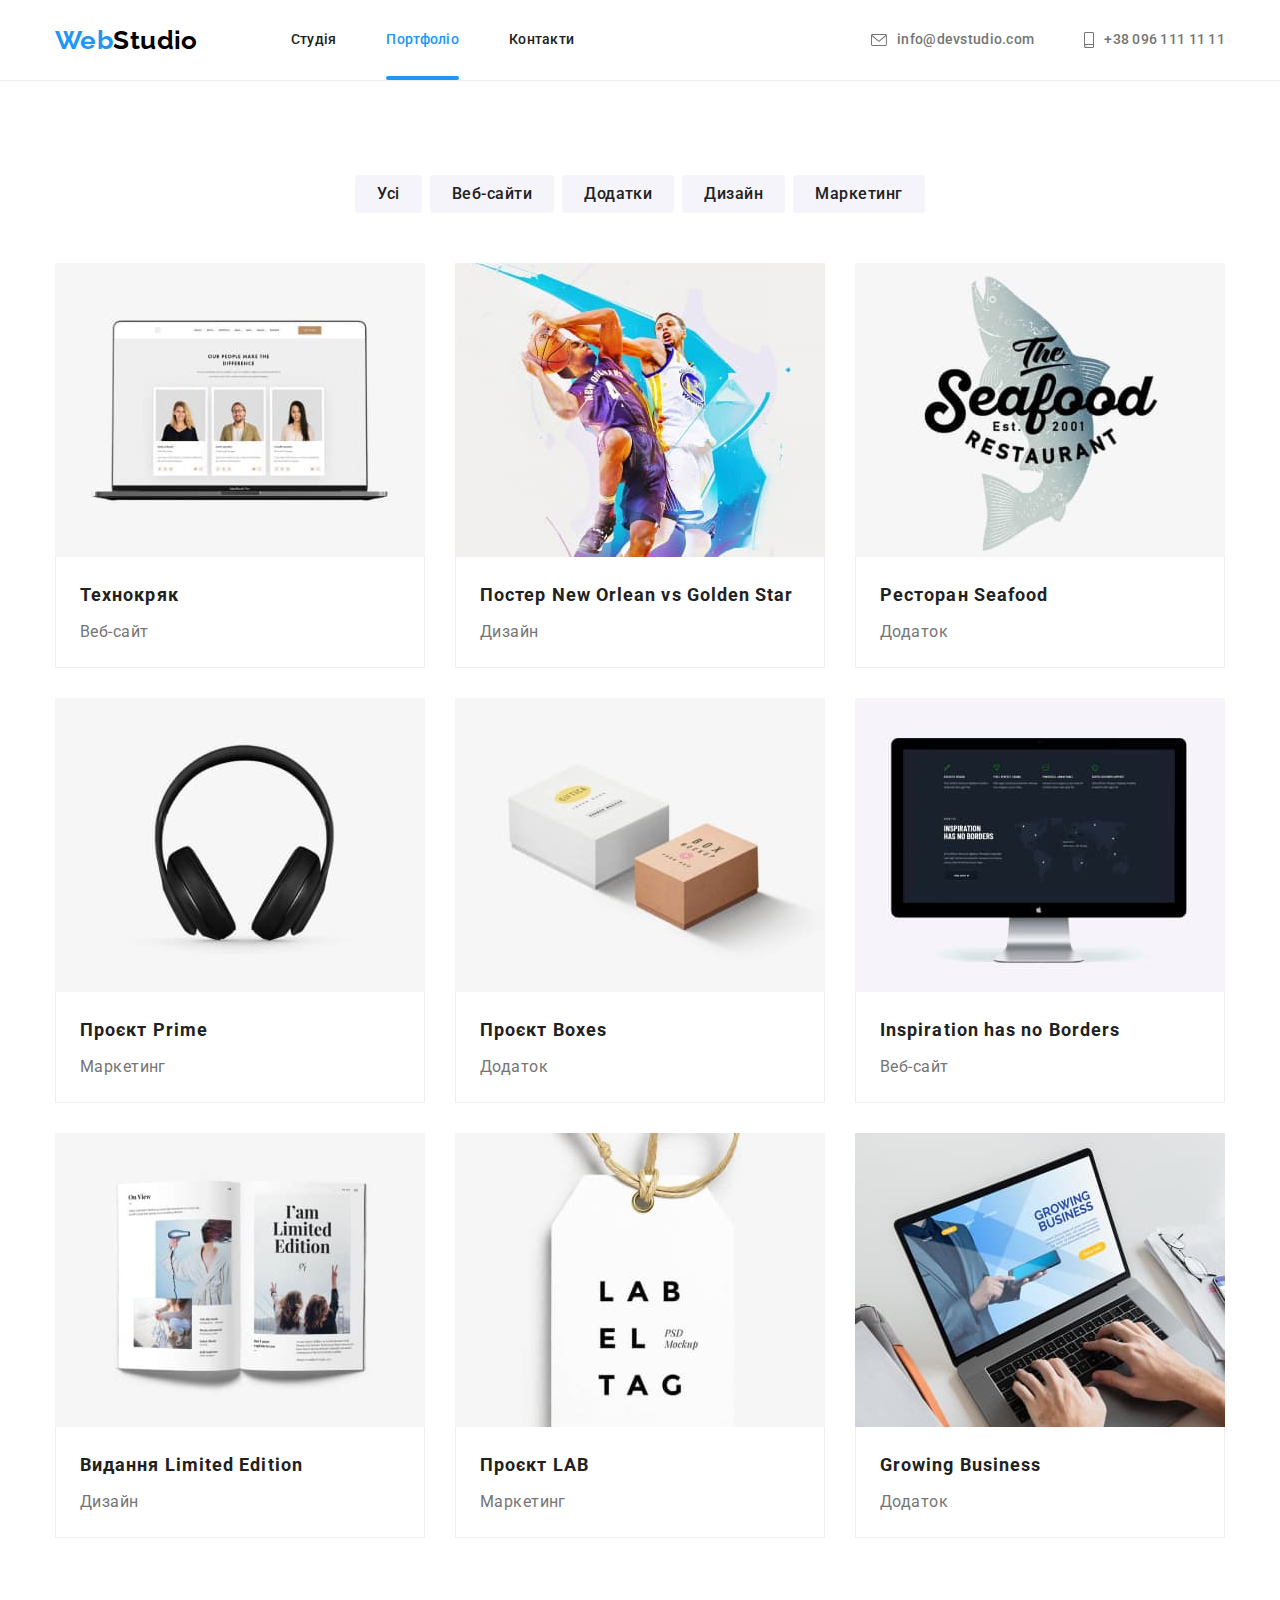
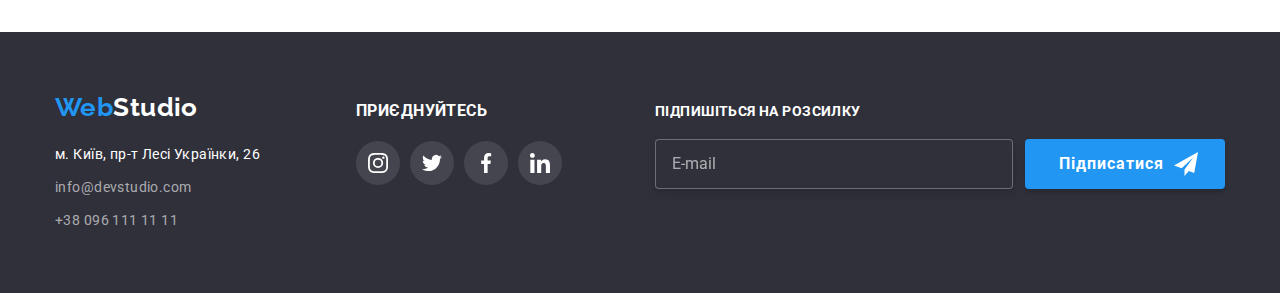
==== portfolio.html @ 3ddaf678 "start" ====
<!DOCTYPE html>
<html lang="uk">
<head>
    <meta charset="UTF-8">
    <meta http-equiv="X-UA-Compatible" content="IE=edge">
    <meta name="viewport" content="width=device-width, initial-scale=1.0">
    <title>Document</title>
    <link rel="preconnect" href="https://fonts.googleapis.com">
    <link rel="preconnect" href="https://fonts.gstatic.com" crossorigin>
    <link href="https://fonts.googleapis.com/css2?family=Raleway:wght@700&family=Roboto:wght@400;500;700;900&display=swap" rel="stylesheet">
    <link rel="stylesheet" href="https://cdnjs.cloudflare.com/ajax/libs/modern-normalize/1.1.0/modern-normalize.min.css">
    <link rel="stylesheet" href="./css/styles.css">
</head>
<body>
    <header class="border-header">
        <div class="container site-auth">
            <nav class="site-auth">
                <a href="./index.html" class="logo"><span class="web">Web</span>Studio</a>
                <ul class="site-naw list">
                    <li class="iten"><a href="./index.html" class="studio">Студія</a></li>
                    <li class="iten"><a href="./portfolio.html" class="portfolio current">Портфоліо</a></li>
                    <li class="iten"><a href="#" class="contact">Контакти</a></li>
                </ul>
            </nav>
            <ul class="auth-naw list">
                <li class="iten">
                    <a href="mailto:info@devstudio.com" class="com">
                    <svg class="icon-naw1" width="16" height="12">
                    <use href="./images/icons.svg/symbol-defs(2).svg#icon-envelope"></use>
                    </svg>info@devstudio.com</a>
                </li>
                <li class="iten">
                    <a href="tel:+380961111111" class="tel">
                    <svg class="icon-naw2" width="10" height="16">
                    <use href="./images/icons.svg/symbol-defs(2).svg#icon-smartphone"></use>
                    </svg>+38 096 111 11 11</a>
                </li>
            </ul>
        </div>
    </header>
    <main>
        <section class="section">
            <div class="container">
                <h1 class="visually-hidden">Проекти</h1>
                <ul class="menu list">
                    <li class="menu-button"><button type="button" class="button">Усі</button></li>
                    <li class="menu-button"><button type="button" class="button">Веб-сайти</button></li>
                    <li class="menu-button"><button type="button" class="button">Додатки</button></li>
                    <li class="menu-button"><button type="button" class="button">Дизайн</button></li>
                    <li class="menu-button"><button type="button" class="button">Маркетинг</button></li>
                </ul>
                <ul class="flex-container list">
                    <li class="flex-carta">
                        <a class="carta-link" href="">
                            <div class="overlay">
                                <img src="./images/img7.jpg" alt="Екран веб-сайта" width="370" height="294">
                                <p class="overlay-text">Ресурс пропонує комплексні пропозиції з різним рівнем функціоналу та сервісів.
                                 Все це дозволить відвідувачу отримати вичерпні відомості про компанію чи приватну особу.
                                </p>
                            </div>
                            <div class="carta">
                                <h3 class="text-title">Технокряк</h3>
                                <p class="paragraph">Веб-сайт</p>
                            </div>
                        </a>
                    </li>
                    <li class="flex-carta">
                        <a class="carta-link" href="">
                            <div class="overlay">
                                <img src="./images/img8.jpg" alt="Гра в баскетбол" width="370" height="294">
                                <p class="overlay-text">Ресурс пропонує комплексні пропозиції з різним рівнем функціоналу та сервісів.
                                 Все це дозволить відвідувачу отримати вичерпні відомості про компанію чи приватну особу.
                                </p>
                            </div>
                            <div class="carta">
                                <h3 class="text-title">Постер New Orlean vs Golden Star</h3>
                                <p class="paragraph">Дизайн</p>
                            </div>
                        </a>                        
                    </li>
                    <li class="flex-carta">
                        <a class="carta-link" href="">
                            <div class="overlay">
                                <img src="./images/img9.jpg" alt="Заставка додатку" width="370" height="294">
                                <p class="overlay-text">Ресурс пропонує комплексні пропозиції з різним рівнем функціоналу та сервісів.
                                 Все це дозволить відвідувачу отримати вичерпні відомості про компанію чи приватну особу.
                                </p>
                            </div>
                            <div class="carta">
                                <h3 class="text-title">Ресторан Seafood</h3>
                                <p class="paragraph">Додаток</p>
                            </div>
                        </a>
                    </li>
                    <li class="flex-carta">
                        <a class="carta-link" href="">
                            <div class="overlay">
                                <img src="./images/img10.jpg" alt="Зображення наушників" width="370" height="294">
                                <p class="overlay-text">Ресурс пропонує комплексні пропозиції з різним рівнем функціоналу та сервісів.
                                 Все це дозволить відвідувачу отримати вичерпні відомості про компанію чи приватну особу.
                                </p>
                            </div>
                            <div class="carta">
                                <h3 class="text-title">Проєкт Prime</h3>
                                <p class="paragraph">Маркетинг</p>
                            </div>
                        </a>
                    </li>
                    <li class="flex-carta">
                        <a class="carta-link" href="">
                            <div class="overlay">
                                <img src="./images/img11.jpg" alt="Зображення боксів" width="370" height="294">
                                <p class="overlay-text">Ресурс пропонує комплексні пропозиції з різним рівнем функціоналу та сервісів.
                                 Все це дозволить відвідувачу отримати вичерпні відомості про компанію чи приватну особу.
                                </p>
                            </div>
                            <div class="carta">
                                <h3 class="text-title">Проєкт Boxes</h3>
                                <p class="paragraph">Додаток</p>
                            </div>
                        </a>
                    </li>
                    <li class="flex-carta">
                        <a class="carta-link" href="">
                            <div class="overlay">
                                <img src="./images/img12.jpg" alt="Монітор з відкритим веб-сайтом" width="370" height="294">
                                <p class="overlay-text">Ресурс пропонує комплексні пропозиції з різним рівнем функціоналу та сервісів.
                                 Все це дозволить відвідувачу отримати вичерпні відомості про компанію чи приватну особу.
                                </p>
                            </div>
                            <div class="carta">
                                <h3 class="text-title">Inspiration has no Borders</h3>
                                <p class="paragraph">Веб-сайт</p>
                            </div>
                        </a>
                    </li>
                    <li class="flex-carta">
                        <a class="carta-link" href="">
                            <div class="overlay">
                                <img src="./images/img13.jpg" alt="Дизайн брошури" width="370" height="294">
                                <p class="overlay-text">Ресурс пропонує комплексні пропозиції з різним рівнем функціоналу та сервісів.
                                 Все це дозволить відвідувачу отримати вичерпні відомості про компанію чи приватну особу.
                                </p>
                            </div>
                            <div class="carta">
                                <h3 class="text-title">Видання Limited Edition</h3>
                                <p class="paragraph">Дизайн</p>
                            </div>
                        </a>
                    </li>
                    <li class="flex-carta">
                        <a class="carta-link" href="">
                            <div class="overlay">
                                <img src="./images/img14.jpg" alt="Зображення лого" width="370" height="294">
                                <p class="overlay-text">Ресурс пропонує комплексні пропозиції з різним рівнем функціоналу та сервісів.
                                 Все це дозволить відвідувачу отримати вичерпні відомості про компанію чи приватну особу.
                                </p>
                            </div>
                            <div class="carta">
                                <h3 class="text-title">Проєкт LAB</h3>
                                <p class="paragraph">Маркетинг</p>
                            </div>
                        </a>
                    </li>
                    <li class="flex-carta">
                        <a class="carta-link" href="">
                            <div class="overlay">
                                <img src="./images/img15.jpg" alt="Зображення додатку в ноутбукі" width="370" height="294">
                                <p class="overlay-text">Ресурс пропонує комплексні пропозиції з різним рівнем функціоналу та сервісів.
                                 Все це дозволить відвідувачу отримати вичерпні відомості про компанію чи приватну особу.
                                </p>
                            </div>
                            <div class="carta">
                                <h3 class="text-title">Growing Business</h3>
                                <p class="paragraph">Додаток</p>
                            </div>
                        </a>
                    </li>
                </ul>
            </div>
        </section>
    </main>
     <!--Футер-->
    <footer class="footer">
        <div class="container logo-social">
            <div class="blok-footer">
                <a href="./index.html" class="logo-studio"><span class="web">Web</span>Studio</a>
                <address class="addres-footer">
                    <ul class="footer-addres list">
                        <li class="list-footer"><a href="https://goo.gl/maps/CPtrU1FHBa2aNyZL9" target="_blank" rel="noopener noreferrer nofollow" class="address">м. Київ, пр-т Лесі Українки, 26</a></li>
                        <li class="list-footer"><a href="mailto:info@devstudio.com" class="info">info@devstudio.com</a></li>
                        <li class="list-footer"><a href="tel:+380961111111" class="telefon">+38 096 111 11 11</a></li>
                    </ul>
                </address>
            </div>
            <div class="blok-footer">
                <h3 class="footer-text">приєднуйтесь</h3>
                <ul class="icon-footer list">
                    <li class="social-blok">
                        <a href="" class="icon-fon">
                            <svg class="centr-icon" width="20" height="20">
                                <use href="./images/icons.svg/symbol-defs(2).svg#icon-instagram"></use>
                            </svg>
                        </a>
                    </li>
                    <li class="social-blok">
                        <a href="" class="icon-fon">
                            <svg class="centr-icon" width="20" height="20">
                                <use href="./images/icons.svg/symbol-defs(2).svg#icon-twitter"></use>
                            </svg>
                        </a>
                    </li>
                    <li class="social-blok">
                        <a href="" class="icon-fon">
                            <svg class="centr-icon" width="20" height="20">
                                <use href="./images/icons.svg/symbol-defs(2).svg#icon-facebook"></use>
                            </svg>
                        </a>
                    </li>
                    <li class="social-blok">
                        <a href="" class="icon-fon">
                            <svg class="centr-icon" width="20" height="20">
                                <use href="./images/icons.svg/symbol-defs(2).svg#icon-linkedin"></use>
                            </svg>
                        </a>
                    </li>
                </ul>
            </div>
            <form name="footer-form" class="blok-form">
                <p class="footer-text">Підпишіться на розсилку</p>
                <div class="telegram-list">
                    <label class="mail-input">
                        <input type="email" name="mail" class="form-input" placeholder="E-mail">
                    </label>
                    <button type="button" class="footer-button">Підписатися
                        <svg class="button-icon" width="24" height="24">
                            <use href="./images/icons.svg/symbol-defs(3).svg#icon-icon-send"></use>
                        </svg>
                    </button>
                </div>
            </form>
        </div>
    </footer>
</body>
</html>
---- css/styles.css ----
:root {
    --primary-text-color: #000000;
    --title-text-color: #212121;
    --accent-color: #2196F3;
    --list-text-color: #757575;
    --primary-bg-color: #FFFFFF;
    --text-color: #FFFFFF;
    --second-bg-color: #F5F4FA;
    --hero-bg-color: #2F303A;
    --button-bg-color: #188CE8;
    --mail-tel-color:  rgba(255, 255, 255, 0.6);
    --border-header-color: #ECECEC;
    --border-carta-color: #EEEEEE;
    --icona-client-color: #AFB1B8;
}

body {
    background: var(--primary-bg-color);

    font-family: Roboto, sans-serif;
    font-size: 14px;
    letter-spacing: 0.03em;
}
img {
    display: block;
    width: 100%;
    height: auto;
}
.list {
    padding: 0;
    margin: 0;
    list-style: none;
}
.container {
    width: 1200px;
    padding-left: 15px;
    padding-right: 15px;
    margin: 0 auto;
}

/* хедер */

.border-header {
    border-bottom: 1px solid var(--border-header-color);
}
.site-auth {
    display: flex;
    align-items: center;
}

.logo {
    margin-right: 93px;

    color: var( --primary-text-colo);

    font-family: Raleway, sans-serif;
    font-weight: 700;
    font-size: 26px;
    line-height: 1.19;
    text-decoration: none;
}
.web {
    color: var(--accent-color);

    font-family: Raleway, sans-serif;
    font-size: 26px;
    line-height: 1.19;
}
/* site-naw */
.site-naw {
    display: flex;
} 
/* останній дитині - зняти */
.site-naw .iten + .iten {
    margin-left: 50px;
}
.site-naw .studio,
.site-naw .portfolio,
.site-naw .contact {
    position: relative;
    display: block;
    padding-top: 32px;
    padding-bottom: 32px;

    color: var(--title-text-color);

    font-weight: 500;
    line-height: 1.14;
    letter-spacing: 0.02em;
    text-decoration: none;
    
    transition-property: color;
    transition-duration: 250ms;
    transition-timing-function: cubic-bezier(0.4, 0, 0.2, 1);
}

.studio:hover,
.studio:focus,
.portfolio:hover,
.portfolio:focus,
.contact:hover,
.contact:focus {
    color: var( --accent-color);

}
.studio.current {
    color: var( --accent-color);
}
.studio.current::after, 
.portfolio.current::after,
.contact.current::after {
    display: block;
    content: '';
    position: absolute;
    width: 100%;
    height: 4px;
    left: 0;
    bottom: 0;
    
    background-color: var(--accent-color);
    border-radius: 2px;
}



/* contakt */

.auth-naw {
    display: flex;
    margin-left: auto;
}

.auth-naw .iten + .iten{
    margin-left: 50px;
}
.tel,
.com {
    display: inline-flex;
    align-items: center;
    padding-top: 32px;
    padding-bottom: 32px;

    color: var(--list-text-color);

    font-weight: 500;
    line-height: 1.14;
    letter-spacing: 0.02em;
    text-decoration: none;

    transition-property: color;
    transition-duration: 250ms;
    transition-timing-function: cubic-bezier(0.4, 0, 0.2, 1);
}
.tel:hover,
.com:hover,
.tel:focus,
.com:focus,
.icon-naw1:hover,
.icon-naw2:hover,
.icon-naw1:focus,
.icon-naw2:focus {
    color: var( --accent-color);

}
.icon-naw1,
.icon-naw2 {
    margin-right: 10px;
    align-items: center;
    fill: var(--list-text-color);
    fill: currentColor;
}


/* Шапка- */

.hero{
    padding-top: 200px;
    padding-bottom: 200px;
    background-color: var(--hero-bg-color);

    text-align: center;
}

.overlya {
    height: 600px;
    max-width: 1600px;
    margin-left: auto;
    margin-right: auto;
    background-image: linear-gradient(to right,
    rgba(47, 48, 58, 0.4),
    rgba(47, 48, 58, 0.4)), 
    url('../images/img_fon.jpg');
    background-repeat: no-repeat;
    background-position: center;
    background-size: cover;
}
.hero-title {
    width: 696px;
    margin-top: 0;
    margin-bottom: 30px;
    margin-left: auto;
    margin-right: auto;

    color: var(--text-color);

    font-weight: 900;
    font-size: 44px;
    line-height: 1.36;
    letter-spacing: 0.06em;
    text-transform: uppercase;
}

.button-title {
    border: none;
    border-radius: 4px;
    text-align: center;
    padding: 10px 32px;
    box-shadow: 0px 4px 4px rgba(0, 0, 0, 0.15);

    color: var(--text-color);
    background-color: var(--accent-color);

    font-weight: 700;
    font-size: 16px;
    line-height: 1.88;
    letter-spacing: 0.06em;
    cursor: pointer;

    transition-property: background-color;
    transition-duration: 250ms;
    transition-timing-function: cubic-bezier(0.4, 0, 0.2, 1);

}
.button-title:hover,
.button-title:focus {
    background-color: var(--button-bg-color);
}

/* Особливості */

/* Скритий заголовок */
.visually-hidden {
    position: absolute;
    white-space: nowrap;
    width: 1px;
    height: 1px;
    overflow: hidden;
    border: 0;
    padding: 0;
    clip: rect(0 0 0 0);
    clip-path: inset(50%);
    margin: -1px;
  }

.section {
    padding-top: 94px;
    padding-bottom: 94px;
  }
.benefit {
    display: flex;
  
  }

.benefit .advantage {
    width: 270px;
  }

.benefit .advantage +.advantage {
    margin-left: 30px;
  }

.advantage-icon {
    display: flex;
    align-items: center;
    height: 120px;
    margin-bottom: 30px;

    background-color: var(--second-bg-color);
}

.list .titles {
    margin-top: 0;
    margin-bottom: 10;

    color: var(--title-text-color);

    font-weight: 700;
    line-height: 1.14;
    text-transform: uppercase;
}

.list-text {
    margin-top: 0;
    margin-bottom: 0;

    color: var(--list-text-color);

    line-height: 1.71;
}
/* Чим займаємось */

.work {
    padding-bottom: 94px;
}
.work-flex {
    display: flex;
}

.work-flex .position + .position {
    margin-left: 30px;
}
.work-title {
    margin-top: 0;
    margin-bottom: 50px;
    text-align: center;

    color: var(--title-text-color);

    font-weight: 700;
    font-size: 36px;
    line-height: 1.17;
}
.position {
    position: relative;
} 
.over::before {
    display: inline-block;
    position: absolute;
    content: '';
    width: 100%;
    height: 70px;
    bottom: 0;
    background-color: rgba(47, 48, 58, 0.8);
} 
 .over-title {
    position: absolute;
    bottom: 27px; 
    width: 100%;

    color: var(--text-color);
    font-weight: 700;
    line-height: 1.15;
    text-align: center;
    margin: 0;
    text-transform: uppercase
} 

/* Наша команда */


.team {
    background: var(--second-bg-color);
}
.team-carta {
    display: flex;
}
.team-carta .carta-team + .carta-team {
    margin-left: 30px;
}
.carta-team {
    background: var(--primary-bg-color);

    box-shadow: 0px 1px 3px rgba(0, 0, 0, 0.12),
    0px 1px 1px rgba(0, 0, 0, 0.14),
    0px 2px 1px rgba(0, 0, 0, 0.2);

    border-radius: 0px 0px 4px 4px;
}
.team-title {
    margin-top: 0;
    margin-bottom: 50px;
    text-align: center;

    color: var(--title-text-color);

    font-weight: 700;
    font-size: 36px;
    line-height: 1.17;
}
.name {
    margin-top: 0;
    margin-bottom: 0;

    color: var(--title-text-color);

    font-weight: 500;
    font-size: 16px;
    line-height: 1.19;
    text-align: center;
}
.profession {
    margin-top: 10px;
    margin-bottom: 0;

    color: var(--list-text-color);

    font-size: 16px;
    line-height: 1.19;
    text-align: center;
}
.carta-blok {
    padding-top: 30px;
    padding-bottom: 30px;
}
.icon-blok {
    display: flex;
    justify-content: center;
    margin-top: 16px;
}
.icon-blok .blok-social + .blok-social  {
    margin-left: 10px;
}

.fon-icon {
    display: flex;
    align-items: center;
    justify-content: center;
    width: 44px;
    height: 44px;
    border-radius: 50%;
    color: var(--icona-client-color);

    transition-property: color;
    transition-duration: 250ms;
    transition-timing-function: cubic-bezier(0.4, 0, 0.2, 1);
    
}
.fon-icon:hover,
.fon-icon:focus {
    background-color: var(--accent-color);
    color: var(--text-color);
}
.centr {
    fill: currentColor;
}

/* Постійні клієнти */

.client-title {
    margin-top: 0;
    margin-bottom: 50px;
    text-align: center;

    color: var(--title-text-color);

    font-weight: 700;
    font-size: 36px;
    line-height: 1.17;
}

.logo-client {
    display: flex;
}

.logo-client .client-border +.client-border {
    margin-left: 30px;
}

.logo-container {
    display: flex;
    justify-content: center;
    align-items: center;
    width: 170px;
    height: 92px;

    color: var(--icona-client-color);
    border: 1px solid var(--icona-client-color);
    border-radius: 4px;

    transition-property: color, border;
    transition-duration: 250ms;
    transition-timing-function: cubic-bezier(0.4, 0, 0.2, 1);

}

.client-icon {
    fill: currentColor;  
}

.logo-container:hover,
.logo-container:focus {
    color: var(--accent-color);
    border: 1px solid var(--accent-color);
}


 /* футер */
.footer {
    padding-top: 60px;
    padding-bottom: 60px;
    background: var(--hero-bg-color);
}
.logo-social {
    display: flex;
    align-items: baseline;
}

.logo-social .blok-footer + .blok-footer {
    margin-left: 70px;
}
.logo-studio {
    width: 145px;
    
    color: var(--text-color);

    font-family: Raleway, sans-serif;
    font-style: normal;
    font-weight: 700;
    font-size: 26px;
    line-height: 1.19px;
    text-decoration: none;
}

.addres-footer{
    margin-top: 20px;
    width: 231px;
}

.footer-addres .list-footer + .list-footer {
    margin-top: 9px;
}

.address{
    color: var(--text-color);

    font-style: normal;
    line-height: 1.71;
    text-decoration: none;
}
.info,
.telefon {
    color: var(--mail-tel-color);

    font-style: normal;
    line-height: 1.71;
    text-decoration: none;

    transition-property: color;
    transition-duration: 250ms;
    transition-timing-function: cubic-bezier(0.4, 0, 0.2, 1);
}
.info:hover,
.telefon:hover,
.info:focus,
.telefon:focus{
    color: var(--accent-color);
}

.footer-text {
    margin-top: 0;
    margin-bottom: 20px;

    color: var(--text-color);
    font-weight: 700;
    line-height: 1.15;
    text-transform: uppercase;
}
.icon-footer {
    display: flex;
}
.icon-footer .social-blok + .social-blok {
    margin-left: 10px;
}
.icon-fon {
    display: flex;
    align-items: center;
    justify-content: center;
    width: 44px;
    height: 44px;
    border-radius: 50%;

    background-color: rgba(255, 255, 255, 0.1);
    color: var(--text-color);

    transition-property: background-color;
    transition-duration: 250ms;
    transition-timing-function: cubic-bezier(0.4, 0, 0.2, 1);
}
.icon-fon:hover,
.icon-fon:focus {
    background-color: var(--accent-color);
}

.centr-icon {
    fill: currentColor;
}
.blok-form {
    margin-left: 93px;
    display: inline-block;
    

}
.telegram-list {
    display: flex;

}

.mail-input {
    width: 358px;
    height: 50px;

}

.form-input {
    width: 100%;
    height: 100%;
    padding: 15px 16px;

    border: 1px solid rgba(255, 255, 255, 0.3);
    filter: drop-shadow(0px 4px 4px rgba(0, 0, 0, 0.15));
    border-radius: 4px;
    background-color: var(--hero-bg-color);

}

.form-input::placeholder {
    font-size: 16px;
    line-height: 1.25;
    color: var(--mail-tel-color);
}

 .footer-button {
    width: 200px;
    border: none;
    box-shadow: 0px 4px 4px rgba(0, 0, 0, 0.15);
    border-radius: 4px;
    margin-left: 12px;

    font-weight: 700;
    font-size: 16px;
    line-height: 1.88;
    letter-spacing: 0.06em;
        
    display: flex;
    align-items: center;
    text-align: center;
    text-indent: 28px;
    cursor: pointer;
    
    background: var(--accent-color);
    color: var(--text-color);

    transition-property: background-color;
    transition-duration: 250ms;
    transition-timing-function: cubic-bezier(0.4, 0, 0.2, 1);
 }

 .footer-button:hover,
 .footer-button:focus {
    background-color: var(--button-bg-color);
 }
  .button-icon {
    margin-left: 10px;
  }

/* Портфоліо */


.site-naw .portfolio.current {
    color: var(--accent-color);
}

.menu {
    display: flex; 
    justify-content: center;
    margin-bottom: 50px;
}

.menu .menu-button + .menu-button {
    margin-left: 8px;
}


.button:hover,
.button:focus {
    color: var(--text-color);
    background-color: var(--accent-color);
    box-shadow: 0px 3px 1px rgba(0, 0, 0, 0.1),
    0px 1px 2px rgba(0, 0, 0, 0.08),
    0px 2px 2px rgba(0, 0, 0, 0.12);
}
.button {
    border: none;
    display: inline-block;
    border-radius: 4px;
    padding: 6px 22px;

    color: var(--title-text-color);
    background-color: var(--second-bg-color);

    font-weight: 500;
    font-size: 16px;
    line-height: 1.62;
    text-align: center;
    letter-spacing: 0.03em;
    cursor: pointer;
    
    transition-property: backgraund-color, color;
    transition-duration: 250ms;
    transition-timing-function: cubic-bezier(0.4, 0, 0.2, 1);
}
.flex-container {
    display: flex;
    flex-wrap: wrap;
}

.flex-carta {
    width: 370px;
}
.flex-carta:not(:nth-child(3n)) {
    margin-right: 30px;
}
.flex-carta:not(:nth-last-child(-n+3)) {
    margin-bottom: 30px;
}

.carta-link {
    display: block;
    text-decoration: none;
    
    transition-duration: 250ms;
    transition-timing-function: cubic-bezier(0.4, 0, 0.2, 1);
}

.carta-link:hover,
.carta-link:focus {
    box-shadow: 0px 1px 1px rgba(0, 0, 0, 0.12),
     0px 4px 4px rgba(0, 0, 0, 0.06),
     1px 4px 6px rgba(0, 0, 0, 0.16);
}
.overlay {
    position: relative;
    overflow: hidden;
}

.overlay-text {
    position: absolute;
    left: 0;
    top: 100%;
    
    width: 100%;
    height: 100%;
    padding: 63px 24px;
    margin: 0;
    
    background-color: rgba(33, 150, 243, 0.9);

    font-size: 18px;
    line-height: 1.56;    
    letter-spacing: 0.03em;
    color: var(--text-color);
    transform: translateY(0);

    transition-property: transform;
    transition-duration: 250ms;
    transition-timing-function: cubic-bezier(0.4, 0, 0.2, 1);

}
.carta-link:hover .overlay-text {
    transform: translateY(-100%);
}

.carta {
    padding: 20px 24px;
    border-bottom: 1px solid var(--border-carta-color);
    border-left: 1px solid var(--border-carta-color);
    border-right: 1px solid var(--border-carta-color);
   
}
.text-title {
    margin: 0;

    color: var(--title-text-color);

    font-weight: 700;
    font-size: 18px;
    line-height: 2.0;
    letter-spacing: 0.06em;
}
.paragraph {
    margin-top: 4px;
    margin-bottom: 0;

    color: var(--list-text-color);

    font-size: 16px;
    line-height: 1.88;
}

/* Модалка */

.backdrop {
    position: fixed;
    top: 0;
    left: 0;
    width: 100%;
    height: 100%;

    background-color: rgba(0, 0, 0, 0.2);

    transition-duration: 500ms;
    opacity: 1;
}
.backdrop.is-hidden {
    opacity: 0;
    pointer-events: none;
}

.backdrop.is-hidden .modal {
    transform: translate(-50%, -50%) scale(0.5);
}

.modal {
    position: absolute;
    top: 50%;
    left: 50%;
    
    transition-duration: 500ms;
    transform: translate(-50%, -50%) scale(1);

    width: 528px;
    height: 581px;
    padding: 40px;

    background-color: var(--primary-bg-color);
    box-shadow: 0px 1px 3px rgba(0, 0, 0, 0.12),
    0px 1px 1px rgba(0, 0, 0, 0.14),
    0px 2px 1px rgba(0, 0, 0, 0.2);
    border-radius: 4px;
    
}
.close {
    position: absolute;
    top: 8px;
    right: 8px;
    padding: 0;
    border-radius: 50%;

    display: flex;
    align-items: center;
    justify-content: center;
    width: 30px;
    height: 30px; 
    border: 1px solid rgba(0, 0, 0, 0.1);

    background-color: var(--text-color);
    cursor: pointer;

    transition: color;
    transition-duration: 250ms;
    transition-timing-function: cubic-bezier(0.4, 0, 0.2, 1);
}

.modal-close {
    color: var(--primary-text-color);

    transition: color;
    transition-duration: 250ms;
    transition-timing-function: cubic-bezier(0.4, 0, 0.2, 1);
}


.modal-close:hover,
.modal-close:focus {
    fill: var(--accent-color);
}

.modal-title {
    margin-top: 0;
    margin-bottom: 12px;

    font-weight: 700;
    font-size: 20px;
    line-height: 1.15;
    text-align: center;
    color: var(--title-text-color);
}

.modal-label {
    font-size: 12px;
    line-height: 1.16;
    letter-spacing: 0.01em;
    color: var(--list-text-color);
     
}

.modal-blok {
    position: relative;
    display: flex;
    flex-direction: column;
    margin-bottom: 10px;
}
.modal-input {
    width: 448px;
    height: 40px;
    margin-top: 4px;
    padding-left: 42px;
    border: 1px solid rgba(33, 33, 33, 0.2);
    border-radius: 4px;
    transition: border;
}
.modal-label:focus-within > .modal-input,
.modal-label:focus-within > .modal-icon,
.modal-label:focus-within > .modal-text {
    border-color: var(--button-bg-color);
    fill: var(--button-bg-color);
    outline: none;
}

.modal-icon {
    position: absolute;
    bottom: 11px;
    left: 12px;
    color: var(--title-text-color);
    transition: color;
}

.modal-textarea {
    display: flex;
    flex-direction: column;
    margin-bottom: 20px;
}

.modal-text {
    width: 448px;
    height: 117px;
    margin-top: 4px;
    padding: 12px 16px;
    border: 1px solid rgba(33, 33, 33, 0.2);
    border-radius: 4px;
    
}
/* Убрати розтягування */
textarea {
    resize: none;
}
 
textarea::placeholder {
    font-size: 12px;
    line-height: 1.16;
    letter-spacing: 0.01em;
    
    color: rgba(117, 117, 117, 0.5);
}



.modal-topic,
.modal-button {
    display: flex;
    align-items: center;
    justify-content: center;
}

.modal-contract {
    display: flex;
    align-items: center;
    justify-content: center;
    margin-bottom: 30px;

    line-height: 1.71;
    
    color: var(--list-text-color);
}
.checkbox {
    position: absolute;
    white-space: nowrap;
    width: 1px;
    height: 1px;
    overflow: hidden;
    border: 0;
    padding: 0;
    clip: rect(0 0 0 0);
    clip-path: inset(50%);
    margin: -1px;
}

.conditions {
  margin-left: 3px;
  line-height: 1.71;

  text-decoration: underline var(--accent-color);
  color: var(--accent-color);
}

.modal-checkbox {
    margin-right: 8px;
    border: 2px solid var(--title-text-color);
    border-radius: 2px;
}

.checkbox:checked + .modal-checkbox {
    background-color: var(--accent-color);
    border: transparent;
    background-size: contain;
    background-origin: border-box;
}

.button-send {
    width: 200px;
    height: 50px;

    border: none;
    /* padding: 10px 52px; */
    box-shadow: 0px 4px 4px rgba(0, 0, 0, 0.15);
    border-radius: 4px;
    cursor: pointer;

    background-color: var(--accent-color);
    color: var(--text-color);

    font-weight: 700;
    font-size: 16px;
    line-height: 1.88;
    letter-spacing: 0.06em;    
    align-items: center;
    text-align: center; 

    transition: background-color;
    transition-duration: 250ms;
    transition-timing-function: cubic-bezier(0.4, 0, 0.2, 1);
}
.button-send:hover,
.button-send:focus {
    background-color: var(--button-bg-color);
}
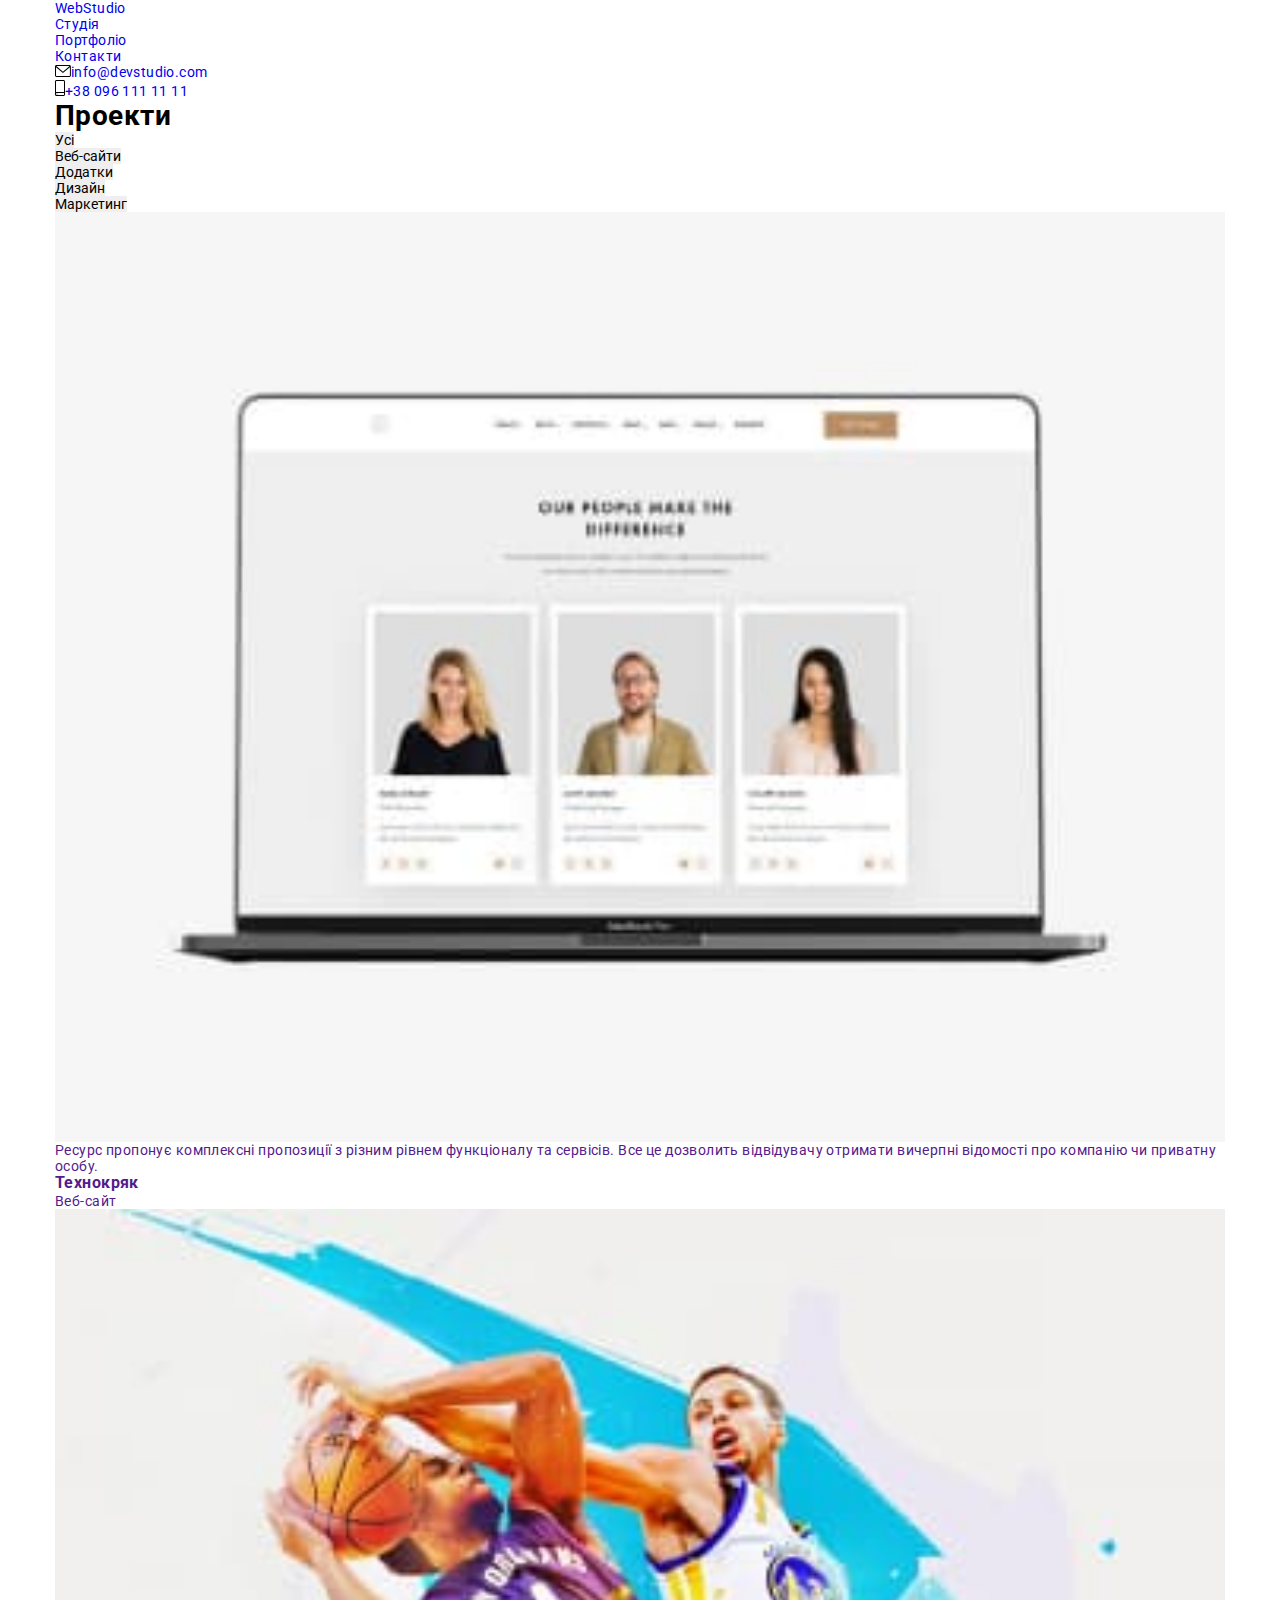
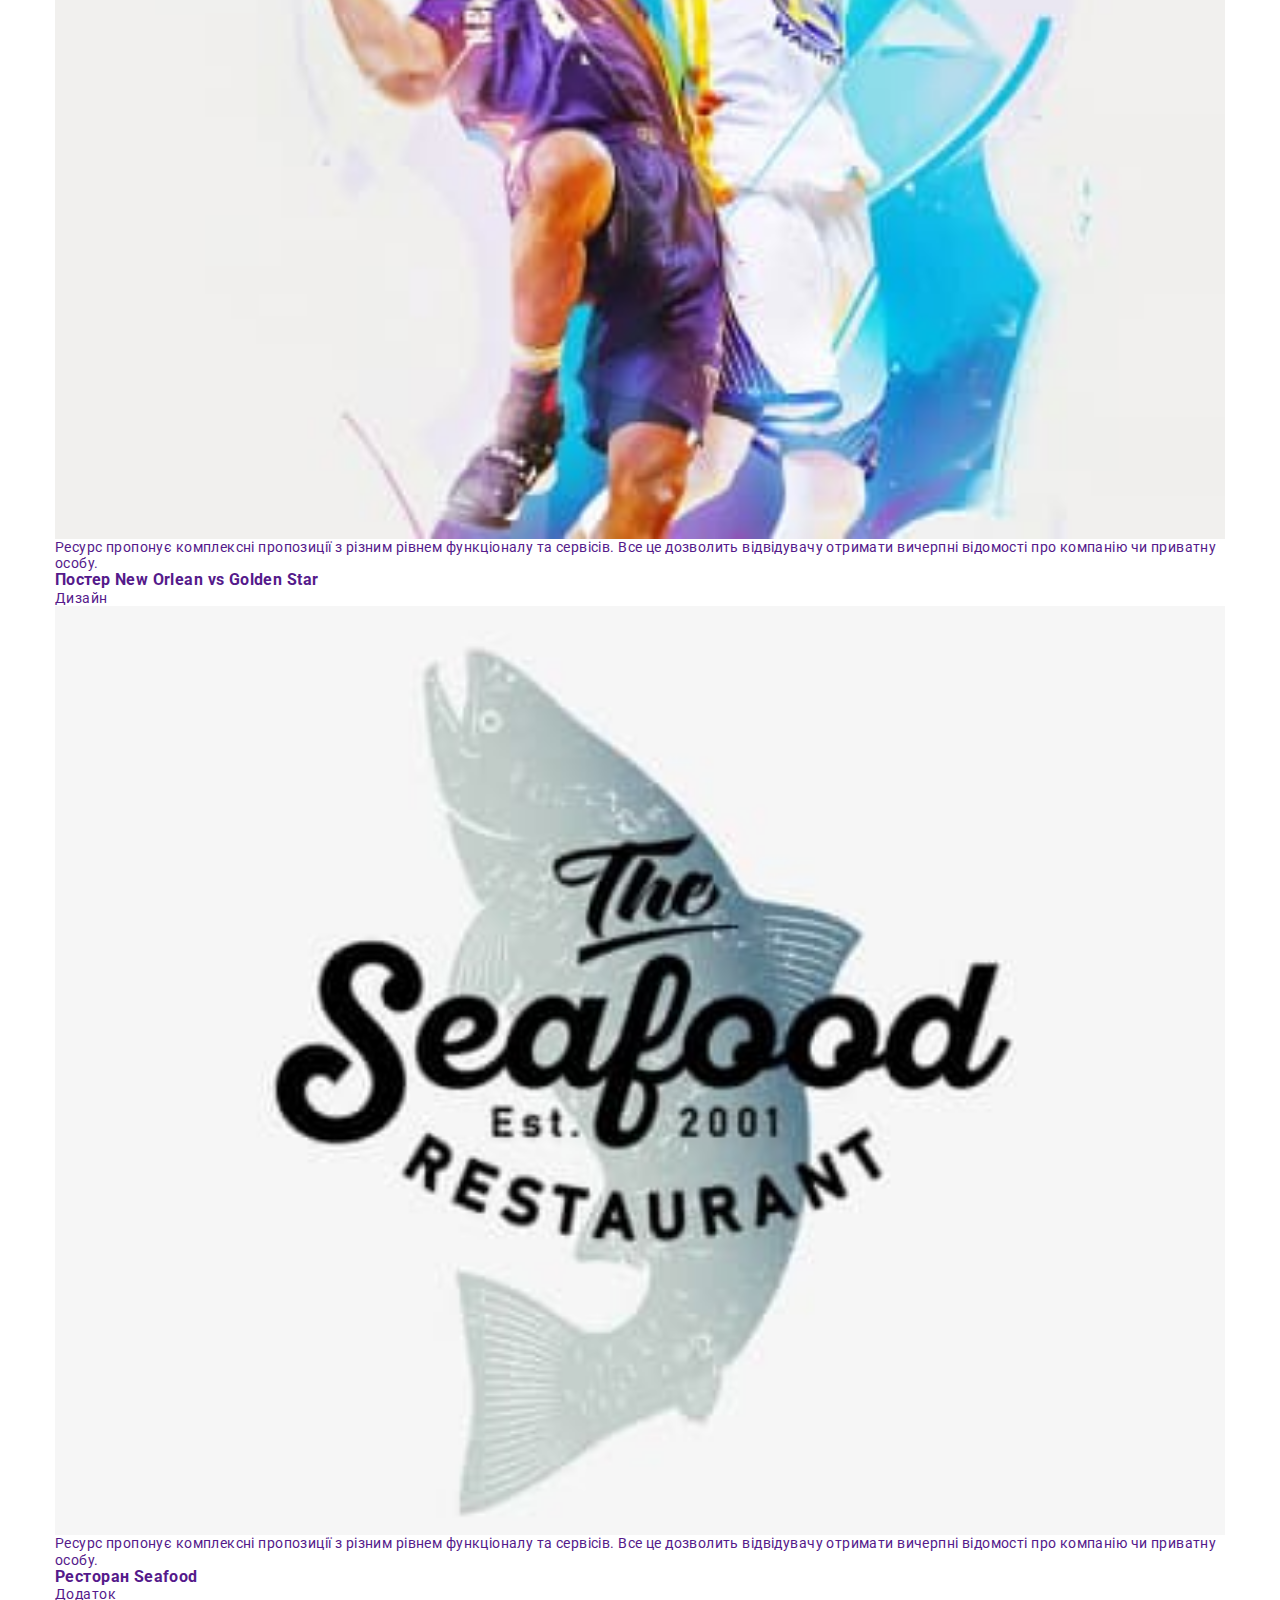
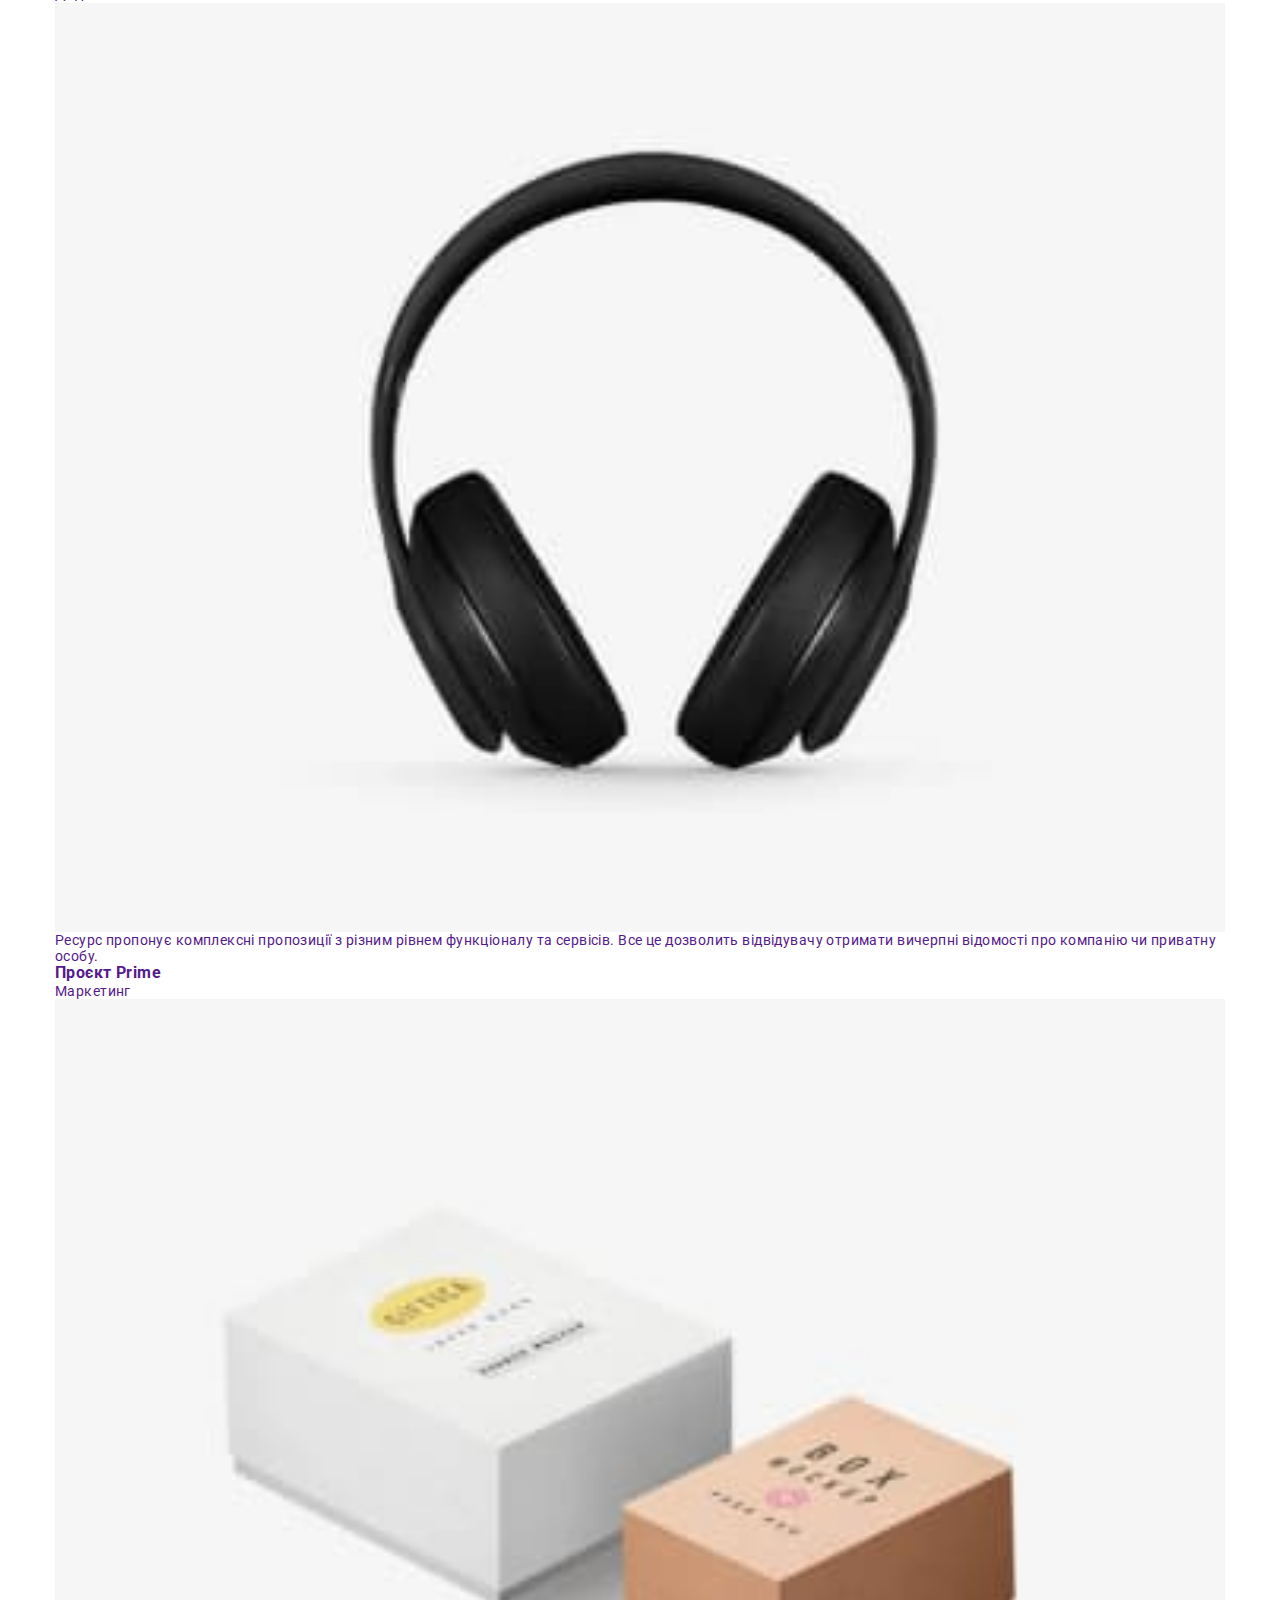
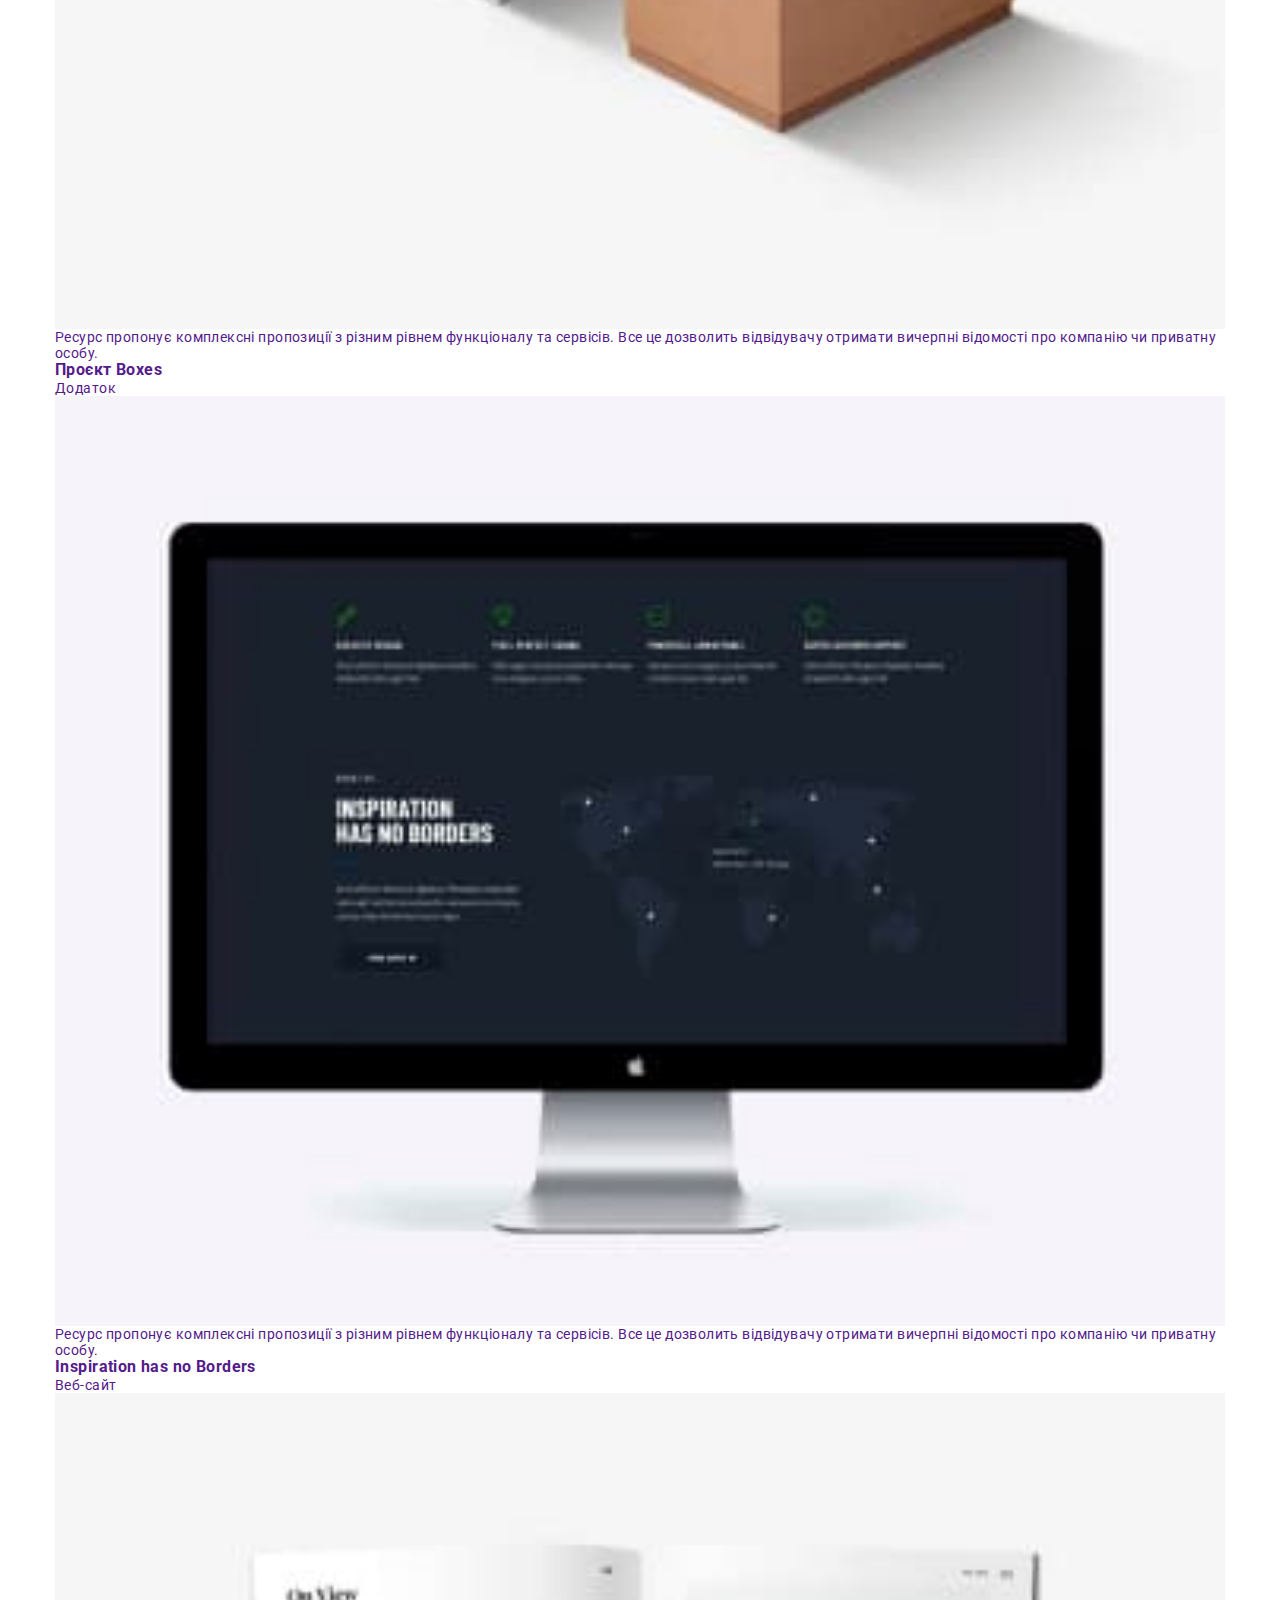
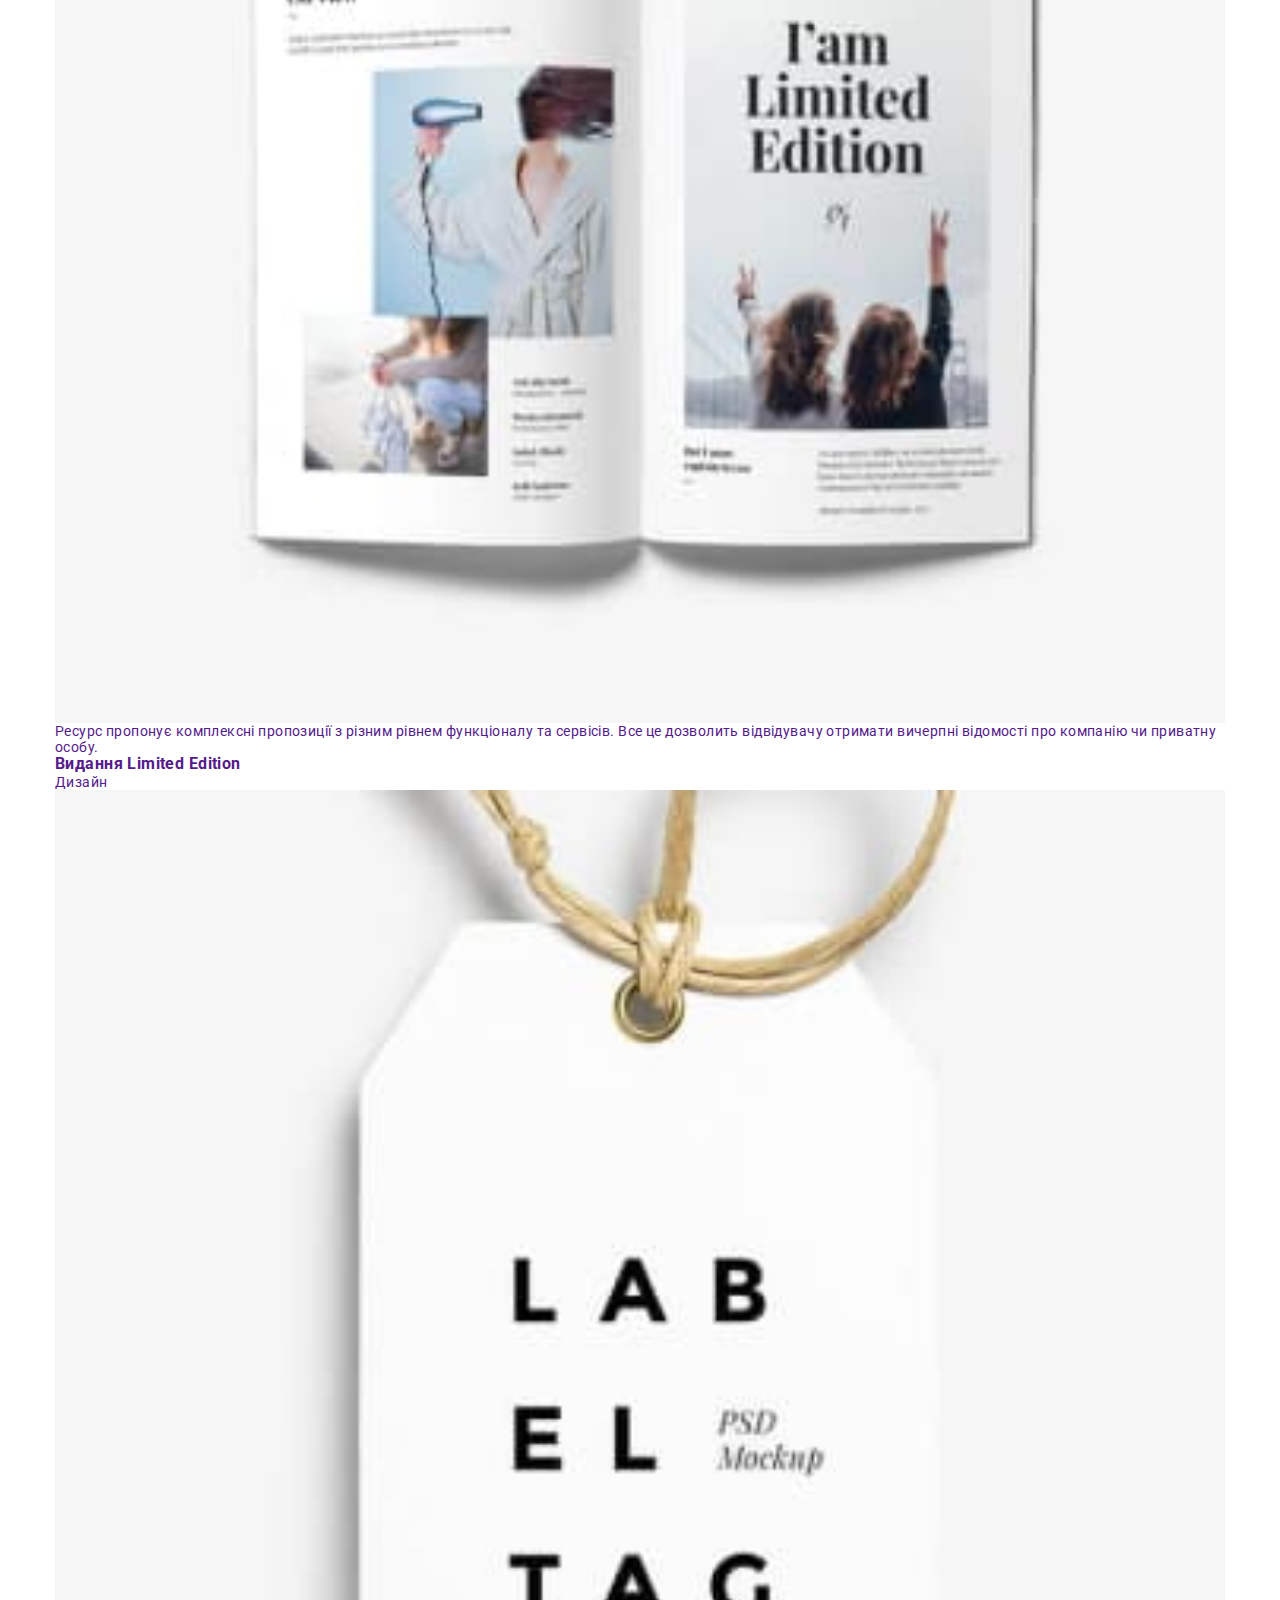
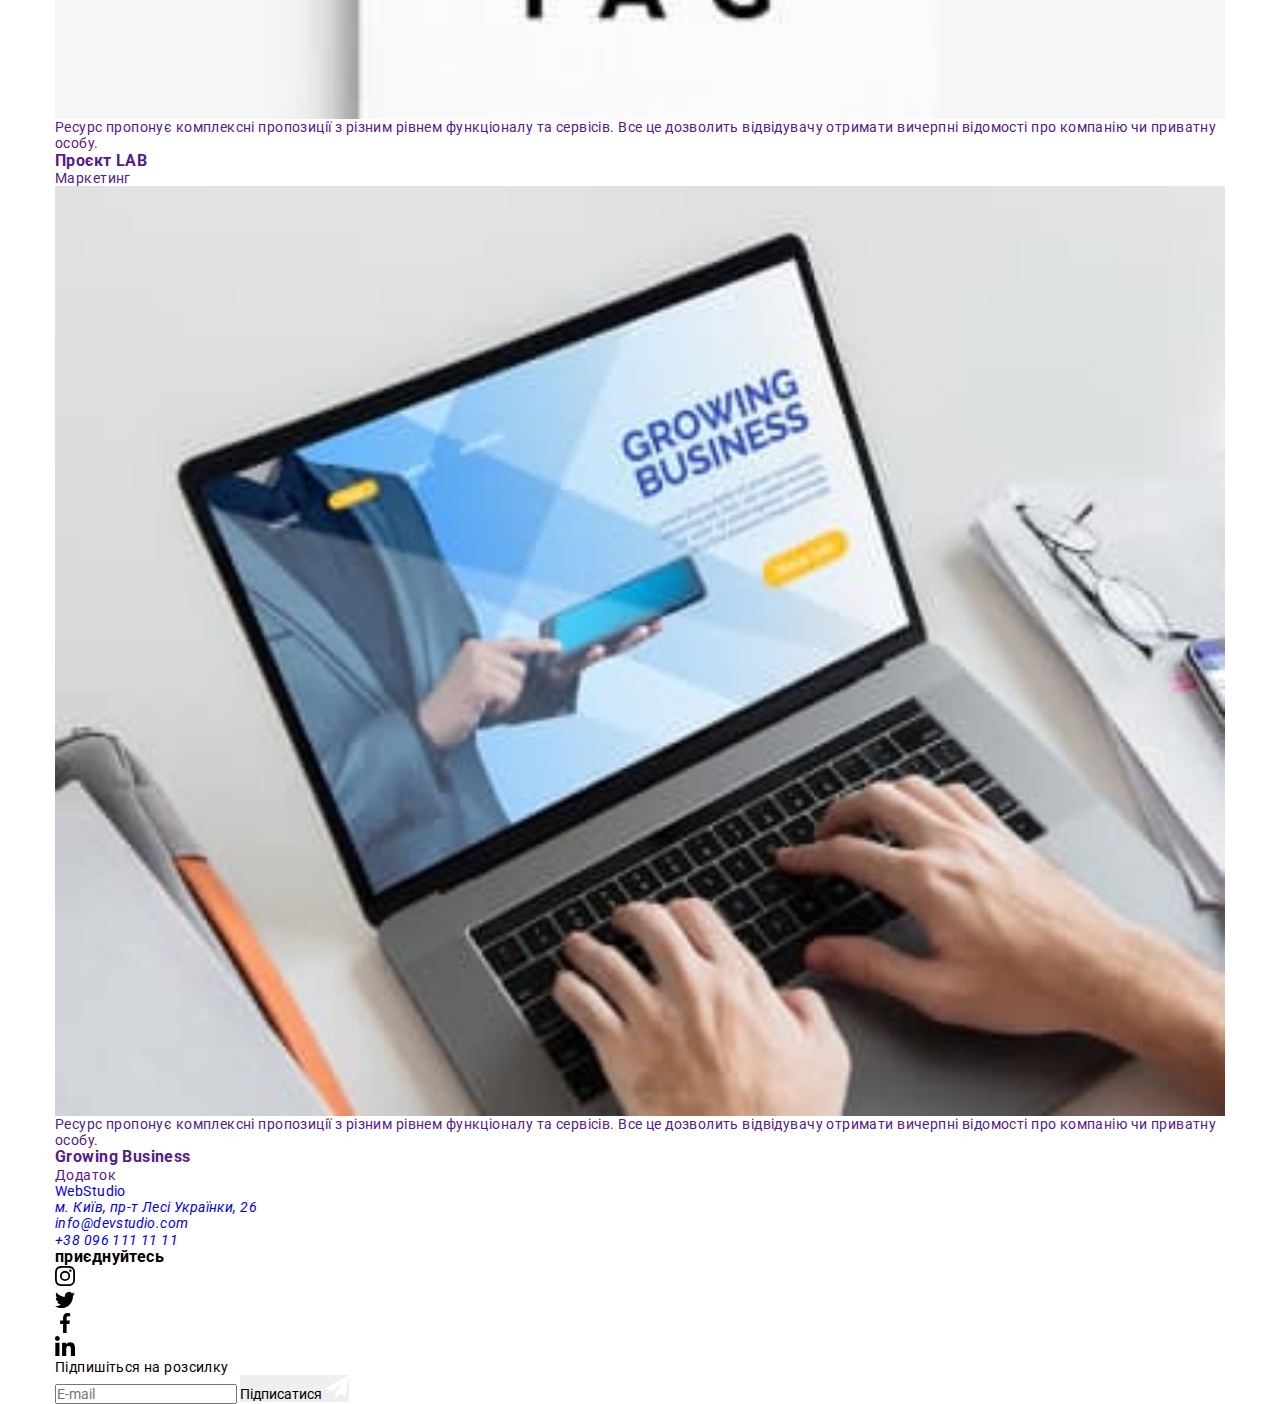
==== commit c41158c7: "a" ====
--- a/portfolio.html
+++ b/portfolio.html
@@ -9,7 +9,7 @@
     <link rel="preconnect" href="https://fonts.gstatic.com" crossorigin>
     <link href="https://fonts.googleapis.com/css2?family=Raleway:wght@700&family=Roboto:wght@400;500;700;900&display=swap" rel="stylesheet">
     <link rel="stylesheet" href="https://cdnjs.cloudflare.com/ajax/libs/modern-normalize/1.1.0/modern-normalize.min.css">
-    <link rel="stylesheet" href="./css/styles.css">
+    <link rel="stylesheet" href="./css/main.min.css">
 </head>
 <body>
     <header class="border-header">
--- a/css/main.min.css
+++ b/css/main.min.css
@@ -0,0 +1 @@
+body{background:#fff;font-family:Roboto,sans-serif;font-size:14px;letter-spacing:.03em}img{display:block;width:100%;height:auto}.container{width:1200px;padding-left:15px;padding-right:15px;margin:0 auto}*{padding:0;margin:0}ul,li{list-style:none;text-decoration:none}button{border:none}a{text-decoration:none}.nav{display:-webkit-box;display:-ms-flexbox;display:flex;-webkit-box-align:center;-ms-flex-align:center;align-items:center}.nav__logo{margin-right:93px;color:#000;font-family:Raleway,sans-serif;font-weight:700;font-size:26px;line-height:1.19}.nav__web{color:#2196f3;font-family:Raleway,sans-serif;font-size:26px;line-height:1.19}.menu-nav{display:-webkit-box;display:-ms-flexbox;display:flex}.menu-nav__item:not(:first-child){margin-left:50px}/*# sourceMappingURL=main.min.css.map */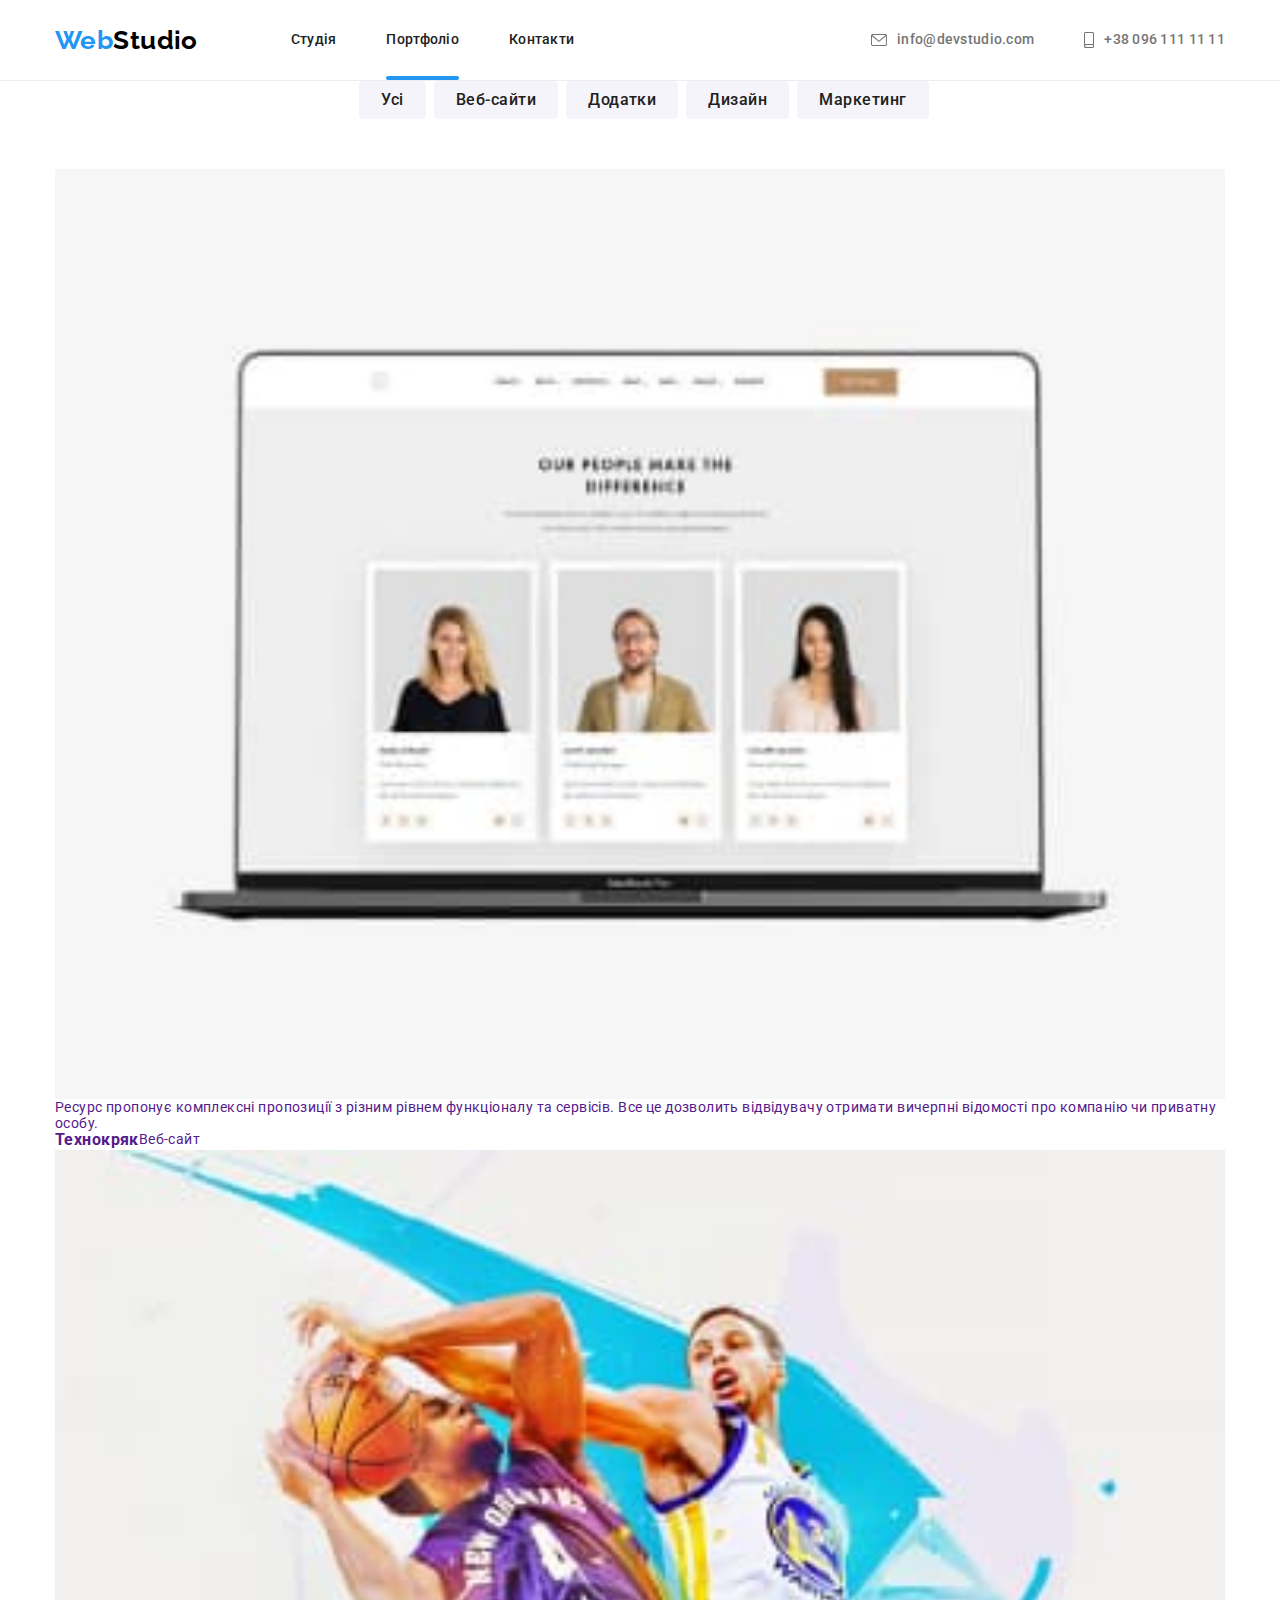
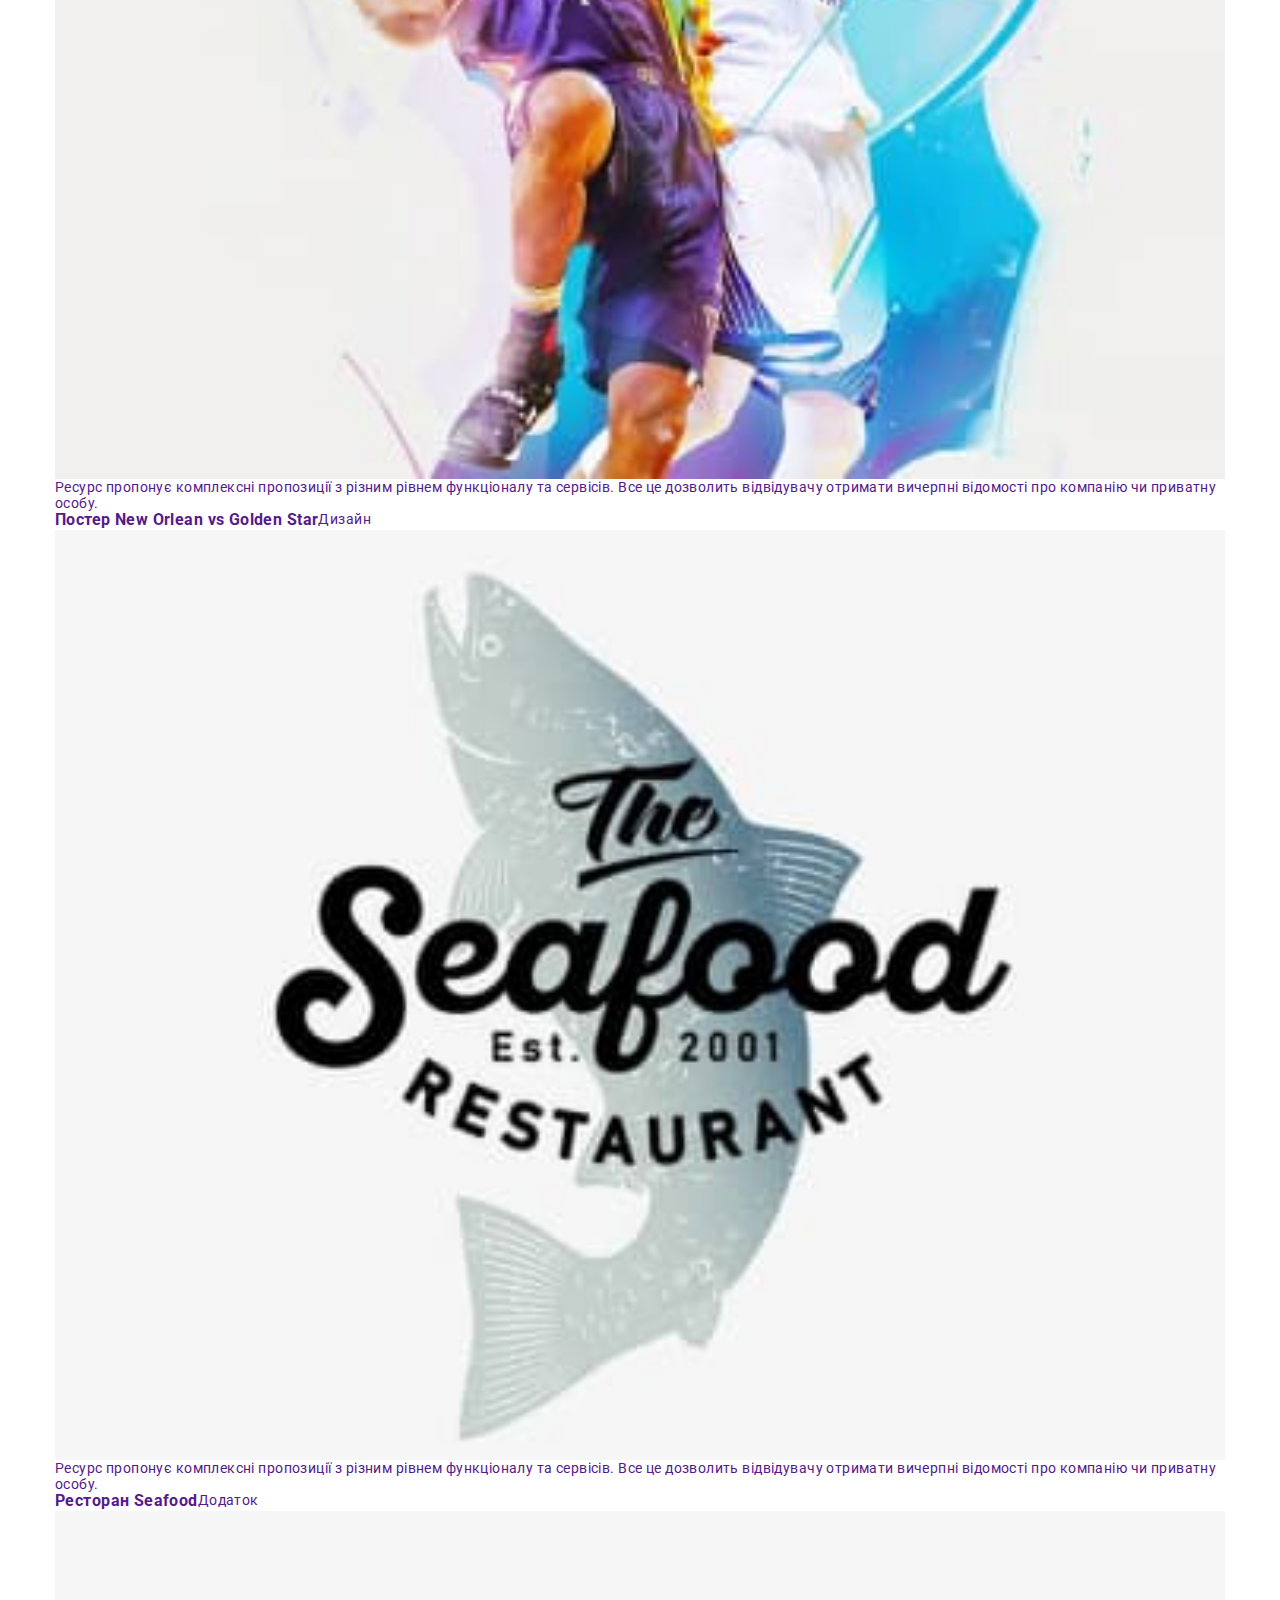
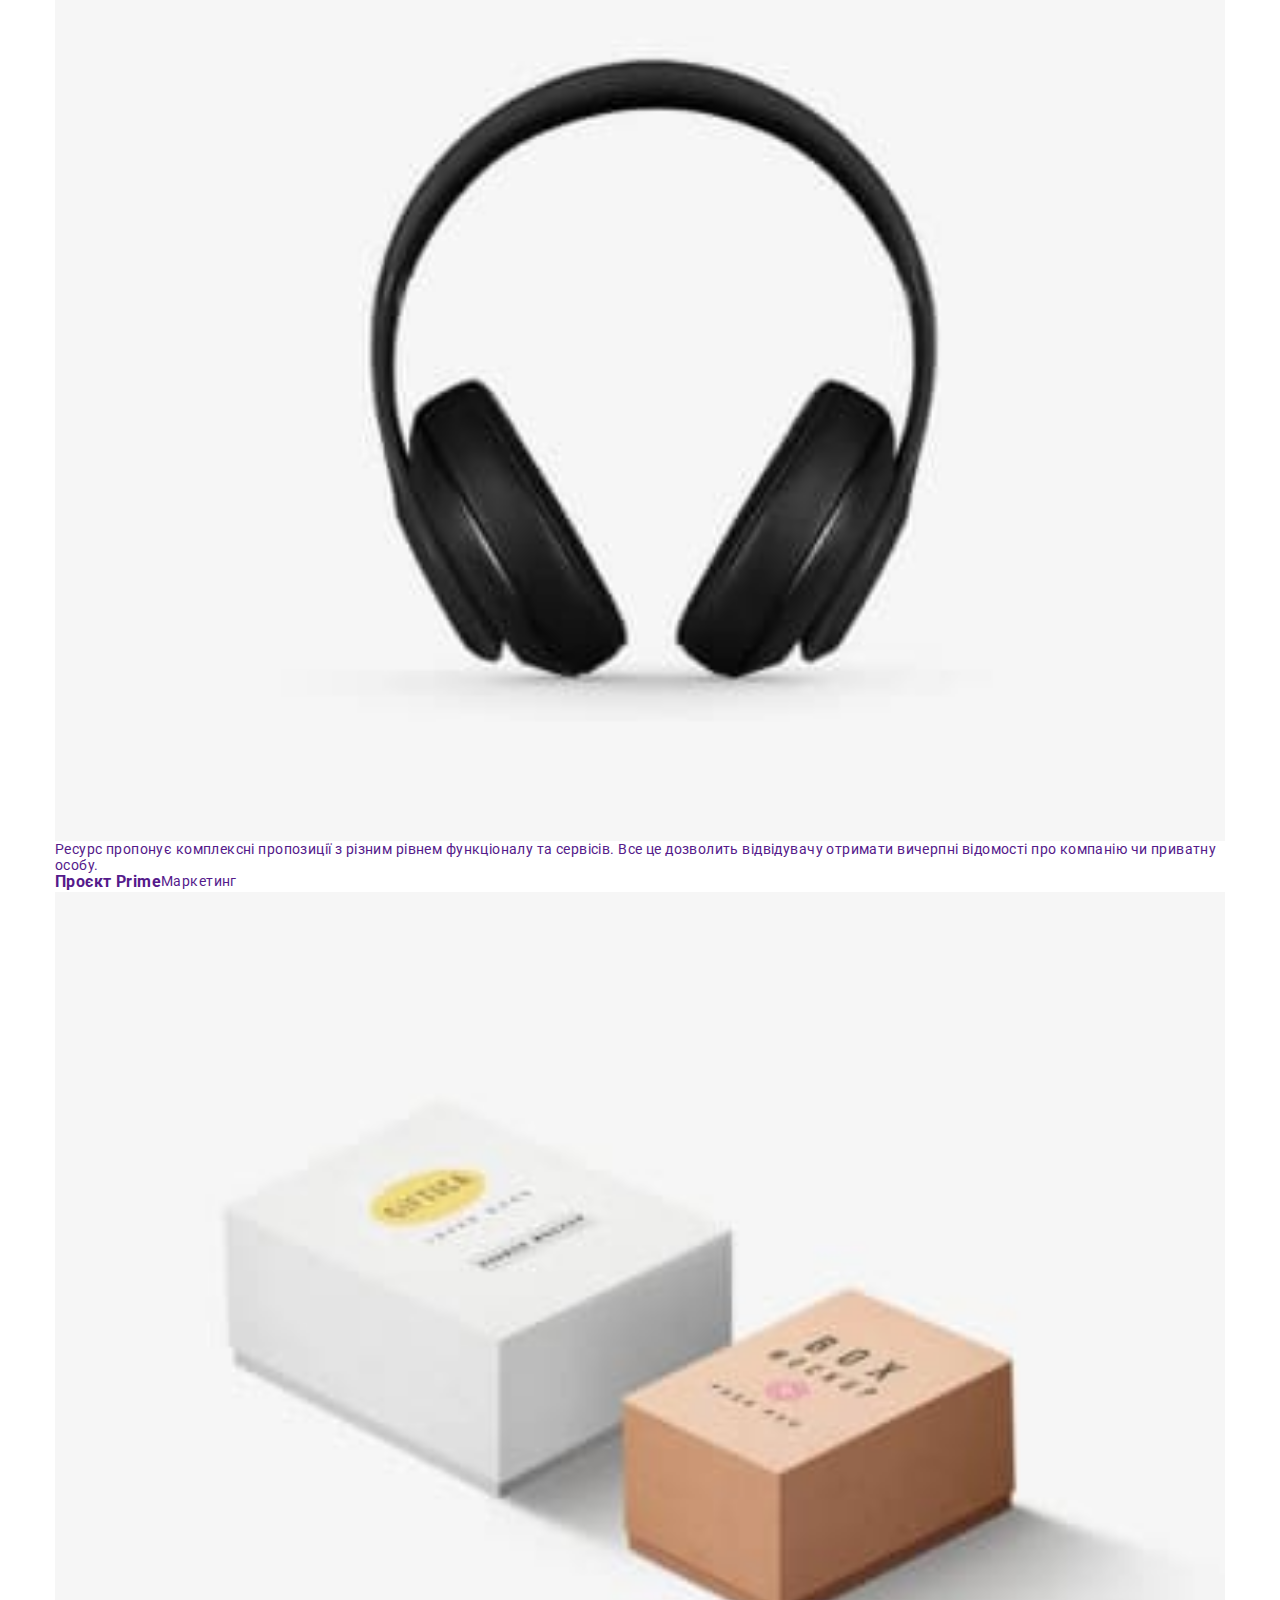
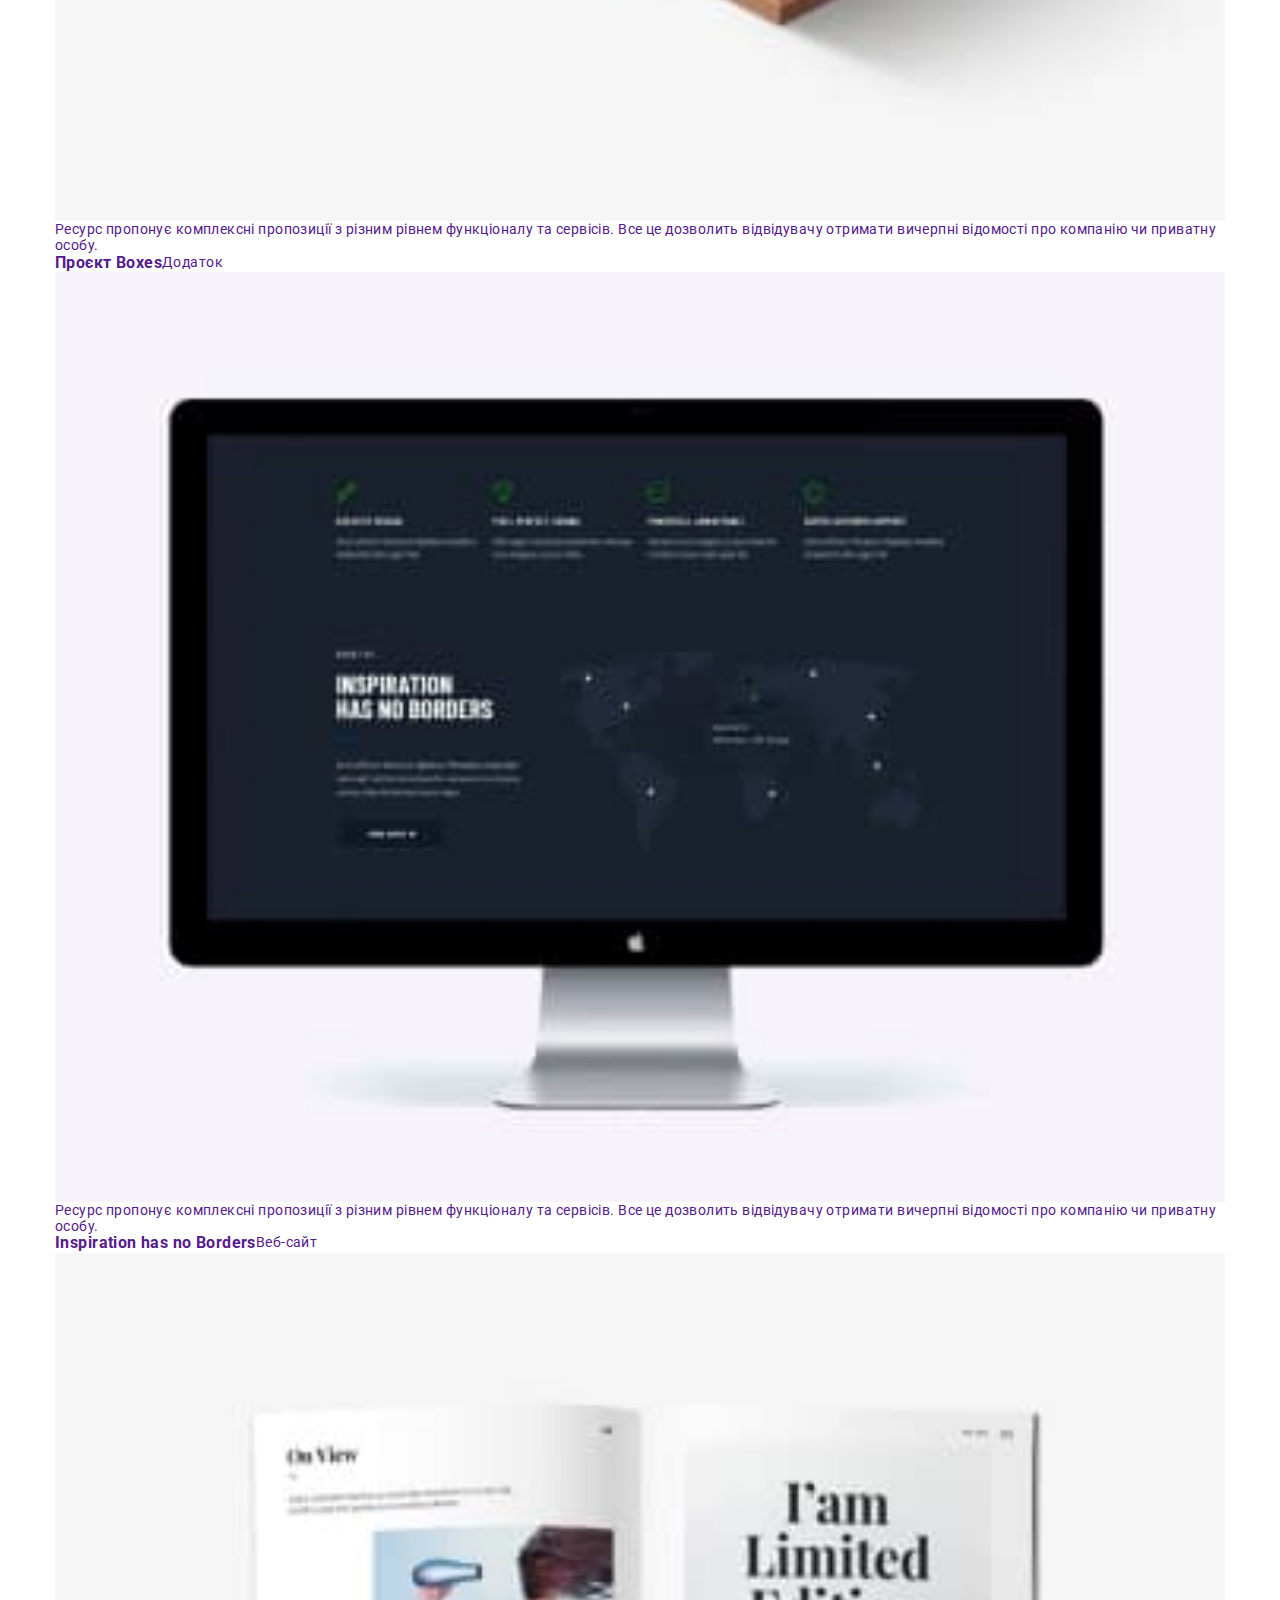
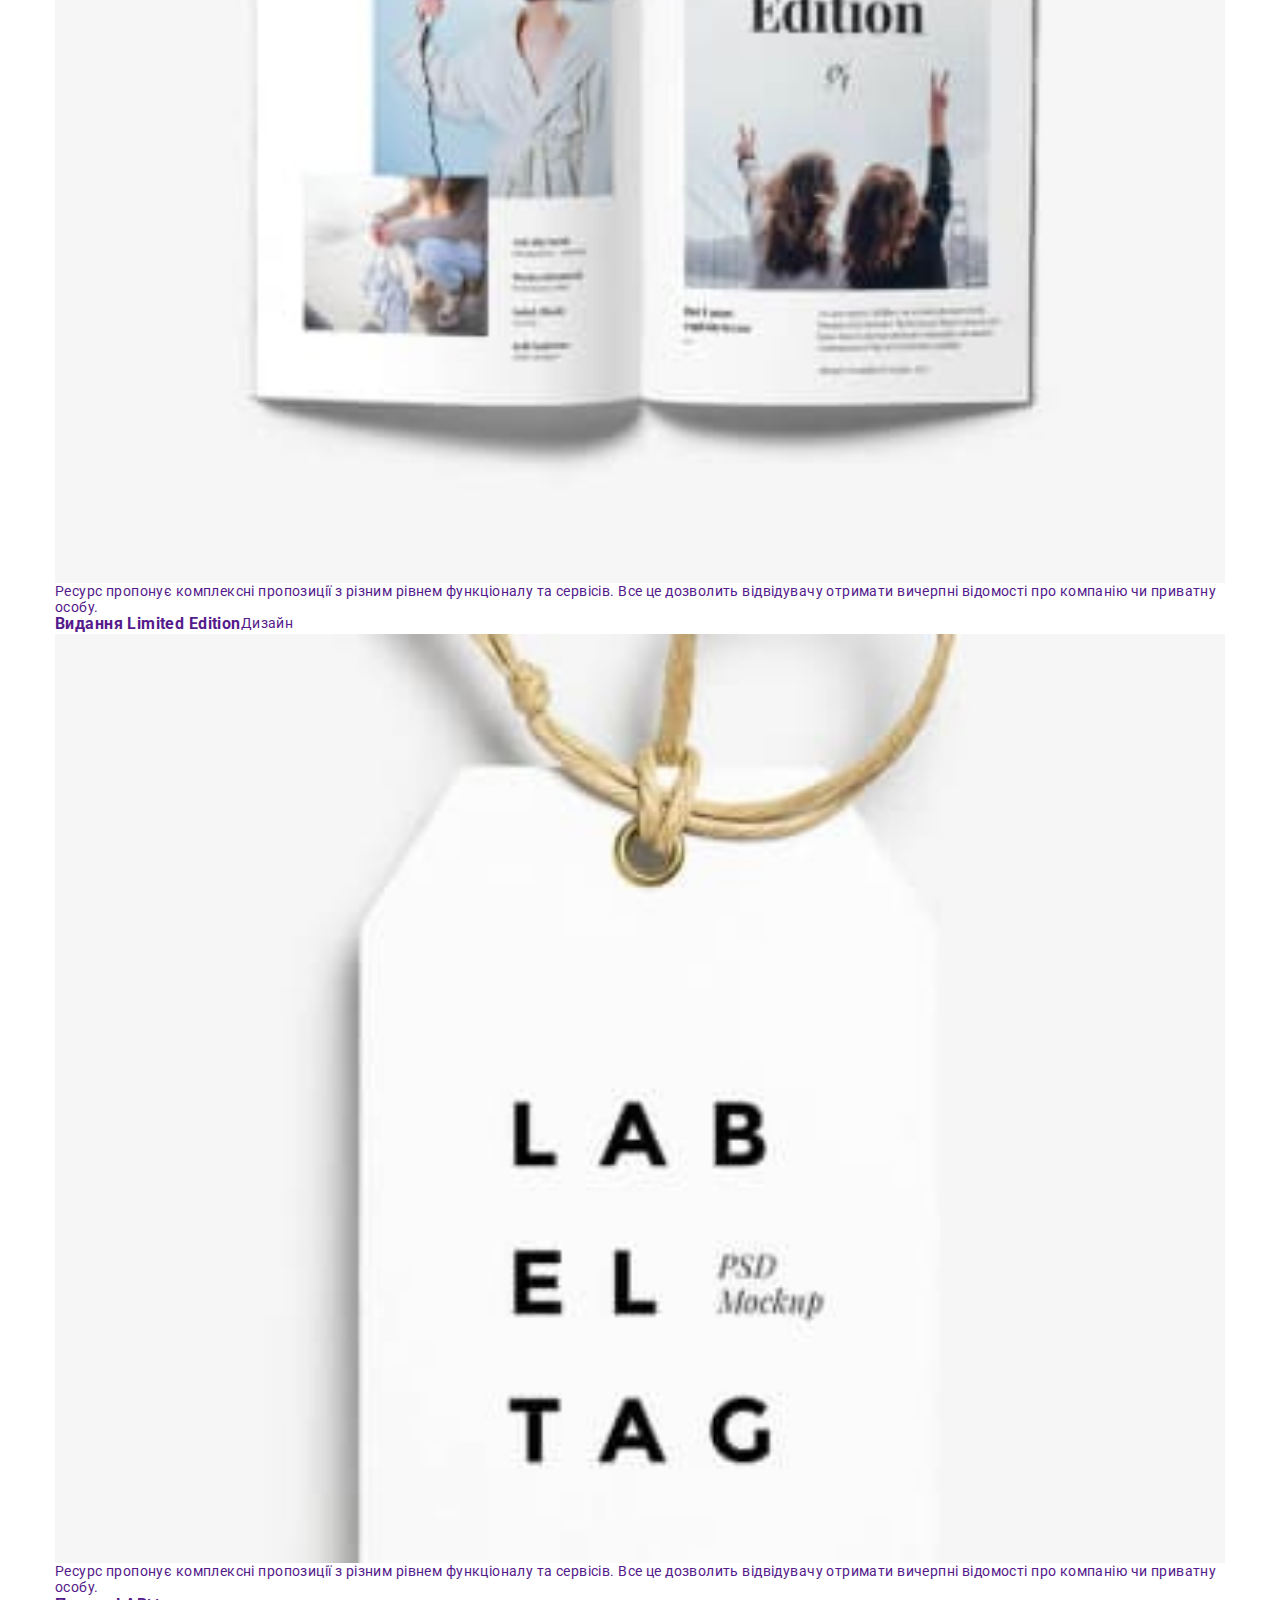
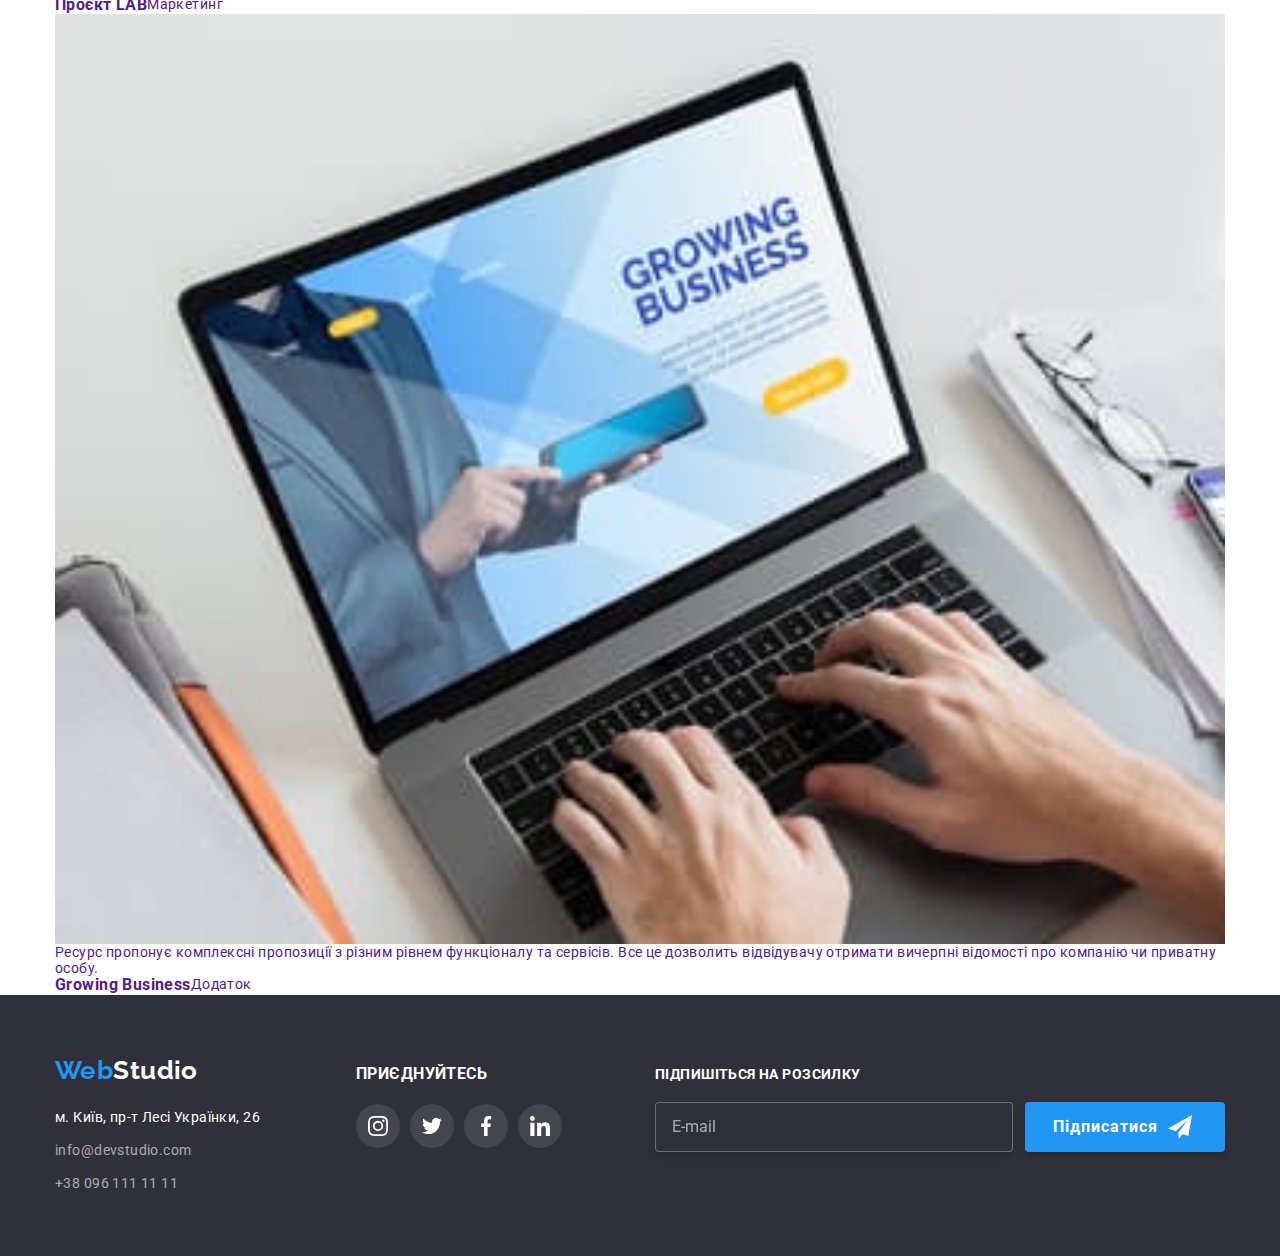
==== commit 18f30dc9: "ik" ====
--- a/portfolio.html
+++ b/portfolio.html
@@ -12,26 +12,26 @@
     <link rel="stylesheet" href="./css/main.min.css">
 </head>
 <body>
-    <header class="border-header">
-        <div class="container site-auth">
-            <nav class="site-auth">
-                <a href="./index.html" class="logo"><span class="web">Web</span>Studio</a>
-                <ul class="site-naw list">
-                    <li class="iten"><a href="./index.html" class="studio">Студія</a></li>
-                    <li class="iten"><a href="./portfolio.html" class="portfolio current">Портфоліо</a></li>
-                    <li class="iten"><a href="#" class="contact">Контакти</a></li>
+    <header class="header">
+        <div class="header__container position">
+            <nav class="nav">
+                <a href="./index.html" class="nav__logo"><span class="nav__web">Web</span>Studio</a>
+                <ul class="menu-nav">
+                    <li class="menu-nav__item"><a href="./index.html" class="menu-nav__studio">Студія</a></li>
+                    <li class="menu-nav__item"><a href="./portfolio.html" class="menu-nav__portfolio current">Портфоліо</a></li>
+                    <li class="menu-nav__item"><a href="#" class="menu-nav__contact">Контакти</a></li>
                 </ul>
             </nav>
-            <ul class="auth-naw list">
-                <li class="iten">
-                    <a href="mailto:info@devstudio.com" class="com">
-                    <svg class="icon-naw1" width="16" height="12">
+            <ul class="menu-contact">
+                <li class="menu-contact__item">
+                    <a href="mailto:info@devstudio.com" class="menu-contact__com">
+                    <svg class="menu-contact__icon" width="16" height="12">
                     <use href="./images/icons.svg/symbol-defs(2).svg#icon-envelope"></use>
                     </svg>info@devstudio.com</a>
                 </li>
-                <li class="iten">
-                    <a href="tel:+380961111111" class="tel">
-                    <svg class="icon-naw2" width="10" height="16">
+                <li class="menu-contact__item">
+                    <a href="tel:+380961111111" class="menu-contact__tel">
+                    <svg class="menu-contact__icon" width="10" height="16">
                     <use href="./images/icons.svg/symbol-defs(2).svg#icon-smartphone"></use>
                     </svg>+38 096 111 11 11</a>
                 </li>
@@ -39,17 +39,17 @@
         </div>
     </header>
     <main>
-        <section class="section">
-            <div class="container">
-                <h1 class="visually-hidden">Проекти</h1>
-                <ul class="menu list">
-                    <li class="menu-button"><button type="button" class="button">Усі</button></li>
-                    <li class="menu-button"><button type="button" class="button">Веб-сайти</button></li>
-                    <li class="menu-button"><button type="button" class="button">Додатки</button></li>
-                    <li class="menu-button"><button type="button" class="button">Дизайн</button></li>
-                    <li class="menu-button"><button type="button" class="button">Маркетинг</button></li>
-                </ul>
-                <ul class="flex-container list">
+        <section class="portfolio">
+            <div class="portfolio__container">
+                <h1 class="portfolio__visually-hidden">Проекти</h1>
+                <ul class="menu">
+                    <li class="menu__button"><button type="button" class="menu__button-titl">Усі</button></li>
+                    <li class="menu__button"><button type="button" class="menu__button-titl">Веб-сайти</button></li>
+                    <li class="menu__button"><button type="button" class="menu__button-titl">Додатки</button></li>
+                    <li class="menu__button"><button type="button" class="menu__button-titl">Дизайн</button></li>
+                    <li class="menu__button"><button type="button" class="menu__button-titl">Маркетинг</button></li>
+                </ul>
+                <ul class="flex-container">
                     <li class="flex-carta">
                         <a class="carta-link" href="">
                             <div class="overlay">
@@ -182,58 +182,58 @@
     </main>
      <!--Футер-->
     <footer class="footer">
-        <div class="container logo-social">
+        <div class="footer__container">
             <div class="blok-footer">
-                <a href="./index.html" class="logo-studio"><span class="web">Web</span>Studio</a>
-                <address class="addres-footer">
-                    <ul class="footer-addres list">
-                        <li class="list-footer"><a href="https://goo.gl/maps/CPtrU1FHBa2aNyZL9" target="_blank" rel="noopener noreferrer nofollow" class="address">м. Київ, пр-т Лесі Українки, 26</a></li>
-                        <li class="list-footer"><a href="mailto:info@devstudio.com" class="info">info@devstudio.com</a></li>
-                        <li class="list-footer"><a href="tel:+380961111111" class="telefon">+38 096 111 11 11</a></li>
+                <a href="./index.html" class="blok-footer__logo"><span class="blok-footer__web">Web</span>Studio</a>
+                <address class="address">
+                    <ul class="address__menu">
+                        <li class="address__item"><a href="https://goo.gl/maps/CPtrU1FHBa2aNyZL9" target="_blank" rel="noopener noreferrer nofollow" class="address__maps">м. Київ, пр-т Лесі Українки, 26</a></li>
+                        <li class="address__item"><a href="mailto:info@devstudio.com" class="address__info">info@devstudio.com</a></li>
+                        <li class="address__item"><a href="tel:+380961111111" class="address__telefon">+38 096 111 11 11</a></li>
                     </ul>
                 </address>
             </div>
             <div class="blok-footer">
-                <h3 class="footer-text">приєднуйтесь</h3>
-                <ul class="icon-footer list">
-                    <li class="social-blok">
-                        <a href="" class="icon-fon">
-                            <svg class="centr-icon" width="20" height="20">
+                <h3 class="blok-footer__text">приєднуйтесь</h3>
+                <ul class="icon-footer">
+                    <li class="icon-footer__social">
+                        <a href="#" class="icon-footer__link">
+                            <svg class="icon-footer__svg" width="20" height="20">
                                 <use href="./images/icons.svg/symbol-defs(2).svg#icon-instagram"></use>
                             </svg>
                         </a>
                     </li>
-                    <li class="social-blok">
-                        <a href="" class="icon-fon">
-                            <svg class="centr-icon" width="20" height="20">
+                    <li class="icon-footer__social">
+                        <a href="#" class="icon-footer__link">
+                            <svg class="icon-footer__svg" width="20" height="20">
                                 <use href="./images/icons.svg/symbol-defs(2).svg#icon-twitter"></use>
                             </svg>
                         </a>
                     </li>
-                    <li class="social-blok">
-                        <a href="" class="icon-fon">
-                            <svg class="centr-icon" width="20" height="20">
+                    <li class="icon-footer__social">
+                        <a href="#" class="icon-footer__link">
+                            <svg class="icon-footer__svg" width="20" height="20">
                                 <use href="./images/icons.svg/symbol-defs(2).svg#icon-facebook"></use>
                             </svg>
                         </a>
                     </li>
-                    <li class="social-blok">
-                        <a href="" class="icon-fon">
-                            <svg class="centr-icon" width="20" height="20">
+                    <li class="icon-footer__social">
+                        <a href="#" class="icon-footer__link">
+                            <svg class="icon-footer__svg" width="20" height="20">
                                 <use href="./images/icons.svg/symbol-defs(2).svg#icon-linkedin"></use>
                             </svg>
                         </a>
                     </li>
                 </ul>
             </div>
-            <form name="footer-form" class="blok-form">
-                <p class="footer-text">Підпишіться на розсилку</p>
-                <div class="telegram-list">
-                    <label class="mail-input">
-                        <input type="email" name="mail" class="form-input" placeholder="E-mail">
+            <form name="footer-form" class="form">
+                <p class="form__text">Підпишіться на розсилку</p>
+                <div class="telegram">
+                    <label class="telegram__mail">
+                        <input type="email" name="mail" class="telegram__input" placeholder="E-mail">
                     </label>
-                    <button type="button" class="footer-button">Підписатися
-                        <svg class="button-icon" width="24" height="24">
+                    <button type="button" class="telegram__button">Підписатися
+                        <svg class="telegram__icon" width="24" height="24">
                             <use href="./images/icons.svg/symbol-defs(3).svg#icon-icon-send"></use>
                         </svg>
                     </button>
--- a/css/main.min.css
+++ b/css/main.min.css
@@ -1 +1 @@
-body{background:#fff;font-family:Roboto,sans-serif;font-size:14px;letter-spacing:.03em}img{display:block;width:100%;height:auto}.container{width:1200px;padding-left:15px;padding-right:15px;margin:0 auto}*{padding:0;margin:0}ul,li{list-style:none;text-decoration:none}button{border:none}a{text-decoration:none}.nav{display:-webkit-box;display:-ms-flexbox;display:flex;-webkit-box-align:center;-ms-flex-align:center;align-items:center}.nav__logo{margin-right:93px;color:#000;font-family:Raleway,sans-serif;font-weight:700;font-size:26px;line-height:1.19}.nav__web{color:#2196f3;font-family:Raleway,sans-serif;font-size:26px;line-height:1.19}.menu-nav{display:-webkit-box;display:-ms-flexbox;display:flex}.menu-nav__item:not(:first-child){margin-left:50px}/*# sourceMappingURL=main.min.css.map */+*{padding:0;margin:0}ul,li{list-style:none;text-decoration:none}button{border:none}a{text-decoration:none}body{background:#fff;font-family:Roboto,sans-serif;font-size:14px;letter-spacing:.03em}img{display:block;width:100%;height:auto}.header{border-bottom:1px solid #ececec}.header__container{width:1200px;padding-left:15px;padding-right:15px;margin:0 auto}.position{display:-webkit-box;display:-ms-flexbox;display:flex;-webkit-box-align:center;-ms-flex-align:center;align-items:center}.nav{display:-webkit-box;display:-ms-flexbox;display:flex;-webkit-box-align:center;-ms-flex-align:center;align-items:center}.nav__logo{margin-right:93px;color:#000;font-family:Raleway,sans-serif;font-weight:700;font-size:26px;line-height:1.19}.nav__web{color:#2196f3;font-family:Raleway,sans-serif;font-size:26px;line-height:1.19}.menu-nav{display:-webkit-box;display:-ms-flexbox;display:flex}.menu-nav__item:not(:first-child){margin-left:50px}.menu-nav__studio,.menu-nav__portfolio,.menu-nav__contact{position:relative;display:block;padding-top:32px;padding-bottom:32px;color:#212121;font-weight:500;line-height:1.14;letter-spacing:.02em;-webkit-transition-property:color;transition-property:color;-webkit-transition-duration:250ms;transition-duration:250ms;-webkit-transition-timing-function:cubic-bezier(0.4, 0, 0.2, 1);transition-timing-function:cubic-bezier(0.4, 0, 0.2, 1)}.menu-nav__studio:hover,.menu-nav__studio:focus,.menu-nav__portfolio:hover,.menu-nav__portfolio:focus,.menu-nav__contact:hover,.menu-nav__contact:focus{color:#2196f3}.menu-nav__studio.current{color:#2196f3}.menu-nav__studio.current::after,.menu-nav__portfolio.current::after,.menu-nav__contact.current::after{display:block;content:"";position:absolute;width:100%;height:4px;left:0;bottom:0;background-color:#2196f3;border-radius:2px}.menu-contact{display:-webkit-box;display:-ms-flexbox;display:flex;margin-left:auto}.menu-contact__item:not(:first-child){margin-left:50px}.menu-contact__tel,.menu-contact__com{display:-webkit-inline-box;display:-ms-inline-flexbox;display:inline-flex;-webkit-box-align:center;-ms-flex-align:center;align-items:center;padding-top:32px;padding-bottom:32px;color:#757575;font-weight:500;line-height:1.14;letter-spacing:.02em;text-decoration:none;-webkit-transition-property:color;transition-property:color;-webkit-transition-duration:250ms;transition-duration:250ms;-webkit-transition-timing-function:cubic-bezier(0.4, 0, 0.2, 1);transition-timing-function:cubic-bezier(0.4, 0, 0.2, 1)}.menu-contact__tel:hover,.menu-contact__com:hover,.menu-contact__tel:focus,.menu-contact__com:focus,.menu-contact__icon:hover,.menu-contact__icon:focus{color:#2196f3}.menu-contact__icon{margin-right:10px;fill:#757575;fill:currentColor}.hero{padding-top:200px;padding-bottom:200px;background-color:#2f303a;text-align:center}.hero__container{width:1200px;padding-left:15px;padding-right:15px;margin:0 auto}.hero__title{width:696px;margin-top:0;margin-bottom:30px;margin-left:auto;margin-right:auto;color:#fff;font-weight:900;font-size:44px;line-height:1.36;letter-spacing:.06em;text-transform:uppercase}.hero__button{border-radius:4px;text-align:center;padding:10px 32px;-webkit-box-shadow:0px 4px 4px rgba(0,0,0,.15);box-shadow:0px 4px 4px rgba(0,0,0,.15);color:#fff;background-color:#2196f3;font-weight:700;font-size:16px;line-height:1.88;letter-spacing:.06em;cursor:pointer;-webkit-transition-property:background-color;transition-property:background-color;-webkit-transition-duration:250ms;transition-duration:250ms;-webkit-transition-timing-function:cubic-bezier(0.4, 0, 0.2, 1);transition-timing-function:cubic-bezier(0.4, 0, 0.2, 1)}.hero__button:hover,.hero__button:focus{background-color:#188ce8}.overlya{height:600px;max-width:1600px;margin-left:auto;margin-right:auto;background-image:-webkit-gradient(linear, left top, right top, from(rgba(47, 48, 58, 0.4)), to(rgba(47, 48, 58, 0.4))),url("../images/img_fon.jpg");background-image:linear-gradient(to right, rgba(47, 48, 58, 0.4), rgba(47, 48, 58, 0.4)),url("../images/img_fon.jpg");background-repeat:no-repeat;background-position:center;background-size:cover}.section{padding-top:94px;padding-bottom:94px}.section__container{width:1200px;padding-left:15px;padding-right:15px;margin:0 auto}.section__visually-hidden{position:absolute;white-space:nowrap;width:1px;height:1px;overflow:hidden;border:0;padding:0;clip:rect(0 0 0 0);-webkit-clip-path:inset(50%);clip-path:inset(50%);margin:-1px}.benefits{display:-webkit-box;display:-ms-flexbox;display:flex}.benefits__method{width:270px}.benefits__method:not(:first-child){margin-left:30px}.benefits__icon{display:-webkit-box;display:-ms-flexbox;display:flex;-webkit-box-align:center;-ms-flex-align:center;align-items:center;height:120px;margin-bottom:30px;background-color:#f5f4fa}.benefits__title{color:#212121;font-weight:700;line-height:1.14;text-transform:uppercase}.benefits__text{margin-top:10px;line-height:1.71;letter-spacing:.03em;color:#757575}.work{padding-bottom:94px}.work__container{width:1200px;padding-left:15px;padding-right:15px;margin:0 auto}.work__title{margin-bottom:50px;text-align:center;color:#212121;font-weight:700;font-size:36px;line-height:1.17}.example{display:-webkit-box;display:-ms-flexbox;display:flex}.example__work:not(:first-child){margin-left:30px;position:relative}.example__work{position:relative}.example__container::before{display:inline-block;position:absolute;content:"";width:100%;height:70px;bottom:0;background-color:rgba(47,48,58,.8)}.example__title{position:absolute;bottom:27px;width:100%;color:var(--text-color);font-weight:700;line-height:1.15;text-align:center;margin:0;text-transform:uppercase}.team{padding-top:94px;padding-bottom:94px;background:#f5f4fa}.team__container{width:1200px;padding-left:15px;padding-right:15px;margin:0 auto}.team__title{margin-bottom:50px;text-align:center;color:#212121;font-weight:700;font-size:36px;line-height:1.17}.carta{display:-webkit-box;display:-ms-flexbox;display:flex}.carta__specialist:not(:first-child){margin-left:30px}.carta__specialist{background:#fff;-webkit-box-shadow:0px 1px 3px rgba(0,0,0,.12),0px 1px 1px rgba(0,0,0,.14),0px 2px 1px rgba(0,0,0,.2);box-shadow:0px 1px 3px rgba(0,0,0,.12),0px 1px 1px rgba(0,0,0,.14),0px 2px 1px rgba(0,0,0,.2);border-radius:0px 0px 4px 4px}.carta__blok{padding-top:30px;padding-bottom:30px}.carta__name{color:#212121;font-weight:500;font-size:16px;line-height:1.19;text-align:center}.carta__profession{margin-top:10px;color:#757575;font-size:16px;line-height:1.19;text-align:center}.icon{display:-webkit-box;display:-ms-flexbox;display:flex;-webkit-box-pack:center;-ms-flex-pack:center;justify-content:center;margin-top:16px}.icon__social:not(:first-child){margin-left:10px}.icon__link{display:-webkit-box;display:-ms-flexbox;display:flex;-webkit-box-align:center;-ms-flex-align:center;align-items:center;-webkit-box-pack:center;-ms-flex-pack:center;justify-content:center;width:44px;height:44px;border-radius:50%;color:#afb1b8;-webkit-transition-property:color;transition-property:color;-webkit-transition-duration:250ms;transition-duration:250ms;-webkit-transition-timing-function:cubic-bezier(0.4, 0, 0.2, 1);transition-timing-function:cubic-bezier(0.4, 0, 0.2, 1)}.icon__link:hover,.icon__link:focus{background-color:#2196f3;color:#fff}.icon__svg{fill:currentColor}.client{padding-top:94px;padding-bottom:94px}.client__container{width:1200px;padding-left:15px;padding-right:15px;margin:0 auto}.client__title{margin-bottom:50px;text-align:center;color:#212121;font-weight:700;font-size:36px;line-height:1.17}.logo{display:-webkit-box;display:-ms-flexbox;display:flex}.logo__border:not(:first-child){margin-left:30px}.logo__container{display:-webkit-box;display:-ms-flexbox;display:flex;-webkit-box-pack:center;-ms-flex-pack:center;justify-content:center;-webkit-box-align:center;-ms-flex-align:center;align-items:center;width:170px;height:92px;color:#afb1b8;border:1px solid #afb1b8;border-radius:4px;-webkit-transition-property:color,border;transition-property:color,border;-webkit-transition-duration:250ms;transition-duration:250ms;-webkit-transition-timing-function:cubic-bezier(0.4, 0, 0.2, 1);transition-timing-function:cubic-bezier(0.4, 0, 0.2, 1)}.logo__icon{fill:currentColor}.logo__container:hover,.logo__container:focus{color:#2196f3;border:1px solid #2196f3}.footer{padding-top:60px;padding-bottom:60px;background:#2f303a}.footer__container{width:1200px;padding-left:15px;padding-right:15px;margin:0 auto;display:-webkit-box;display:-ms-flexbox;display:flex;-webkit-box-align:baseline;-ms-flex-align:baseline;align-items:baseline}.blok-footer:not(:first-child){margin-left:70px}.blok-footer__logo{width:145px;color:#fff;font-family:Raleway,sans-serif;font-style:normal;font-weight:700;font-size:26px;line-height:1.19px}.blok-footer__web{color:#2196f3;font-family:Raleway,sans-serif;font-size:26px;line-height:1.19}.address{margin-top:20px;width:231px}.address__menu .address__item+.address__item{margin-top:9px}.address__maps{color:#fff;font-style:normal;line-height:1.71}.address__info,.address__telefon{color:rgba(255,255,255,.6);font-style:normal;line-height:1.71;-webkit-transition-property:color;transition-property:color;-webkit-transition-duration:250ms;transition-duration:250ms;-webkit-transition-timing-function:cubic-bezier(0.4, 0, 0.2, 1);transition-timing-function:cubic-bezier(0.4, 0, 0.2, 1)}.address__info:hover,.address__telefon:hover,.address__info:focus,.address__telefon:focus{color:#2196f3}.blok-footer__text{margin-bottom:20px;color:#fff;font-weight:700;line-height:1.15;text-transform:uppercase}.icon-footer{display:-webkit-box;display:-ms-flexbox;display:flex}.icon-footer .icon-footer__social+.icon-footer__social{margin-left:10px}.icon-footer__link{display:-webkit-box;display:-ms-flexbox;display:flex;-webkit-box-align:center;-ms-flex-align:center;align-items:center;-webkit-box-pack:center;-ms-flex-pack:center;justify-content:center;width:44px;height:44px;border-radius:50%;background-color:rgba(255,255,255,.1);color:#fff;-webkit-transition-property:background-color;transition-property:background-color;-webkit-transition-duration:250ms;transition-duration:250ms;-webkit-transition-timing-function:cubic-bezier(0.4, 0, 0.2, 1);transition-timing-function:cubic-bezier(0.4, 0, 0.2, 1)}.icon-footer__link:hover,.icon-footer__link:focus{background-color:#2196f3}.icon-footer__svg{fill:currentColor}.form{margin-left:93px;display:inline-block}.form__text{margin-bottom:20px;color:#fff;font-weight:700;line-height:1.15;text-transform:uppercase}.telegram{display:-webkit-box;display:-ms-flexbox;display:flex}.telegram__mail{width:358px;height:50px}.telegram__input{width:100%;height:100%;padding:15px 16px;border:1px solid rgba(255,255,255,.3);-webkit-filter:drop-shadow(0px 4px 4px rgba(0, 0, 0, 0.15));filter:drop-shadow(0px 4px 4px rgba(0, 0, 0, 0.15));border-radius:4px;background-color:#2f303a}.telegram__input::-webkit-input-placeholder{font-size:16px;line-height:1.25;color:rgba(255,255,255,.6)}.telegram__input::-moz-placeholder{font-size:16px;line-height:1.25;color:rgba(255,255,255,.6)}.telegram__input:-ms-input-placeholder{font-size:16px;line-height:1.25;color:rgba(255,255,255,.6)}.telegram__input::-ms-input-placeholder{font-size:16px;line-height:1.25;color:rgba(255,255,255,.6)}.telegram__input::placeholder{font-size:16px;line-height:1.25;color:rgba(255,255,255,.6)}.telegram__button{width:200px;-webkit-box-shadow:0px 4px 4px rgba(0,0,0,.15);box-shadow:0px 4px 4px rgba(0,0,0,.15);border-radius:4px;margin-left:12px;font-weight:700;font-size:16px;line-height:1.88;letter-spacing:.06em;display:-webkit-box;display:-ms-flexbox;display:flex;-webkit-box-align:center;-ms-flex-align:center;align-items:center;text-align:center;text-indent:28px;cursor:pointer;background:#2196f3;color:#fff;-webkit-transition-property:background-color;transition-property:background-color;-webkit-transition-duration:250ms;transition-duration:250ms;-webkit-transition-timing-function:cubic-bezier(0.4, 0, 0.2, 1);transition-timing-function:cubic-bezier(0.4, 0, 0.2, 1)}.telegram__button:hover,.telegram__button:focus{background-color:#188ce8}.telegram__icon{margin-left:10px}.backdrop{position:fixed;top:0;left:0;width:100%;height:100%;background-color:rgba(0,0,0,.2);-webkit-transition-duration:500ms;transition-duration:500ms;opacity:1}.backdrop.is-hidden{opacity:0;pointer-events:none}.backdrop.is-hidden .modal-form{-webkit-transform:translate(-50%, -50%) scale(0.5);transform:translate(-50%, -50%) scale(0.5)}.modal-form{position:absolute;top:50%;left:50%;-webkit-transition-duration:500ms;transition-duration:500ms;-webkit-transform:translate(-50%, -50%) scale(1);transform:translate(-50%, -50%) scale(1);width:528px;height:581px;padding:40px;background-color:#fff;-webkit-box-shadow:0px 1px 3px rgba(0,0,0,.12),0px 1px 1px rgba(0,0,0,.14),0px 2px 1px rgba(0,0,0,.2);box-shadow:0px 1px 3px rgba(0,0,0,.12),0px 1px 1px rgba(0,0,0,.14),0px 2px 1px rgba(0,0,0,.2);border-radius:4px}.modal-form__title{margin-bottom:12px;font-weight:700;font-size:20px;line-height:1.15;text-align:center;color:#212121}.close{position:absolute;top:8px;right:8px;border-radius:50%;display:-webkit-box;display:-ms-flexbox;display:flex;-webkit-box-align:center;-ms-flex-align:center;align-items:center;-webkit-box-pack:center;-ms-flex-pack:center;justify-content:center;width:30px;height:30px;border:1px solid rgba(0,0,0,.1);background-color:#fff;cursor:pointer;-webkit-transition:color;transition:color;-webkit-transition-duration:250ms;transition-duration:250ms;-webkit-transition-timing-function:cubic-bezier(0.4, 0, 0.2, 1);transition-timing-function:cubic-bezier(0.4, 0, 0.2, 1)}.close__svg{color:#000;-webkit-transition:color;transition:color;-webkit-transition-duration:250ms;transition-duration:250ms;-webkit-transition-timing-function:cubic-bezier(0.4, 0, 0.2, 1);transition-timing-function:cubic-bezier(0.4, 0, 0.2, 1)}.close__svg:hover,.close__svg:focus{fill:#2196f3}.modal-blok{position:relative;display:-webkit-box;display:-ms-flexbox;display:flex;-webkit-box-orient:vertical;-webkit-box-direction:normal;-ms-flex-direction:column;flex-direction:column;margin-bottom:10px}.modal-blok__label{font-size:12px;line-height:1.16;letter-spacing:.01em;color:#757575}.modal-blok__input{width:448px;height:40px;margin-top:4px;padding-left:42px;border:1px solid rgba(33,33,33,.2);border-radius:4px;-webkit-transition:border;transition:border}.modal-blok__icon{position:absolute;bottom:11px;left:12px;color:#212121;-webkit-transition:color;transition:color}.modal-blok__label:focus-within>.modal-blok__input,.modal-blok__label:focus-within>.modal-blok__icon{border-color:#188ce8;fill:#188ce8;outline:none}.textarea{display:-webkit-box;display:-ms-flexbox;display:flex;-webkit-box-orient:vertical;-webkit-box-direction:normal;-ms-flex-direction:column;flex-direction:column;margin-bottom:20px}.textarea__label{font-size:12px;line-height:1.16;letter-spacing:.01em;color:#757575}.textarea__text{width:448px;height:117px;margin-top:4px;padding:12px 16px;border:1px solid rgba(33,33,33,.2);border-radius:4px;resize:none}.textarea__label:focus-within>.textarea__text{border-color:#188ce8;fill:#188ce8;outline:none}.textarea__text::-webkit-input-placeholder{color:rgba(117,117,117,.5)}.textarea__text::-moz-placeholder{color:rgba(117,117,117,.5)}.textarea__text:-ms-input-placeholder{color:rgba(117,117,117,.5)}.textarea__text::-ms-input-placeholder{color:rgba(117,117,117,.5)}.textarea__text::placeholder{color:rgba(117,117,117,.5)}.topic{display:-webkit-box;display:-ms-flexbox;display:flex;-webkit-box-align:center;-ms-flex-align:center;align-items:center;-webkit-box-pack:center;-ms-flex-pack:center;justify-content:center}.topic__contract{display:-webkit-box;display:-ms-flexbox;display:flex;-webkit-box-align:center;-ms-flex-align:center;align-items:center;-webkit-box-pack:center;-ms-flex-pack:center;justify-content:center;margin-bottom:30px;line-height:1.71;color:#757575}.topic__input{position:absolute;white-space:nowrap;width:1px;height:1px;overflow:hidden;clip:rect(0 0 0 0);-webkit-clip-path:inset(50%);clip-path:inset(50%);margin:-1px}.topic__svg{margin-right:8px;border:2px solid #212121;border-radius:2px}.topic__input:checked+.topic__svg{background-color:#2196f3;border:rgba(0,0,0,0);background-size:contain;background-origin:border-box}.topic__conditions{margin-left:3px;line-height:1.71;-webkit-text-decoration:underline #2196f3;text-decoration:underline #2196f3;color:#2196f3}.modal-button{display:-webkit-box;display:-ms-flexbox;display:flex;-webkit-box-align:center;-ms-flex-align:center;align-items:center;-webkit-box-pack:center;-ms-flex-pack:center;justify-content:center}.modal-button__send{width:200px;height:50px;-webkit-box-shadow:0px 4px 4px rgba(0,0,0,.15);box-shadow:0px 4px 4px rgba(0,0,0,.15);border-radius:4px;cursor:pointer;background-color:#2196f3;color:#fff;font-weight:700;font-size:16px;line-height:1.88;letter-spacing:.06em;-webkit-box-align:center;-ms-flex-align:center;align-items:center;text-align:center;-webkit-transition:background-color;transition:background-color;-webkit-transition-duration:250ms;transition-duration:250ms;-webkit-transition-timing-function:cubic-bezier(0.4, 0, 0.2, 1);transition-timing-function:cubic-bezier(0.4, 0, 0.2, 1)}.modal-button__send:hover,.modal-button__send:focus{background-color:#188ce8}.portfolio__container{width:1200px;padding-left:15px;padding-right:15px;margin:0 auto}.portfolio__visually-hidden{position:absolute;white-space:nowrap;width:1px;height:1px;overflow:hidden;clip:rect(0 0 0 0);-webkit-clip-path:inset(50%);clip-path:inset(50%);margin:-1px}.menu{display:-webkit-box;display:-ms-flexbox;display:flex;-webkit-box-pack:center;-ms-flex-pack:center;justify-content:center;margin-bottom:50px;margin-left:8px}.menu__button-titl{display:inline-block;border-radius:4px;padding:6px 22px;color:#212121;background-color:#f5f4fa;font-weight:500;font-size:16px;line-height:1.62;text-align:center;letter-spacing:.03em;cursor:pointer;-webkit-transition-property:backgraund-color,color;transition-property:backgraund-color,color;-webkit-transition-duration:250ms;transition-duration:250ms;-webkit-transition-timing-function:cubic-bezier(0.4, 0, 0.2, 1);transition-timing-function:cubic-bezier(0.4, 0, 0.2, 1)}.menu__button-titl:hover,.menu__button-titl:focus{color:#fff;background-color:#2196f3;-webkit-box-shadow:0px 3px 1px rgba(0,0,0,.1),0px 1px 2px rgba(0,0,0,.08),0px 2px 2px rgba(0,0,0,.12);box-shadow:0px 3px 1px rgba(0,0,0,.1),0px 1px 2px rgba(0,0,0,.08),0px 2px 2px rgba(0,0,0,.12)}.menu .menu__button+.menu__button{margin-left:8px}/*# sourceMappingURL=main.min.css.map */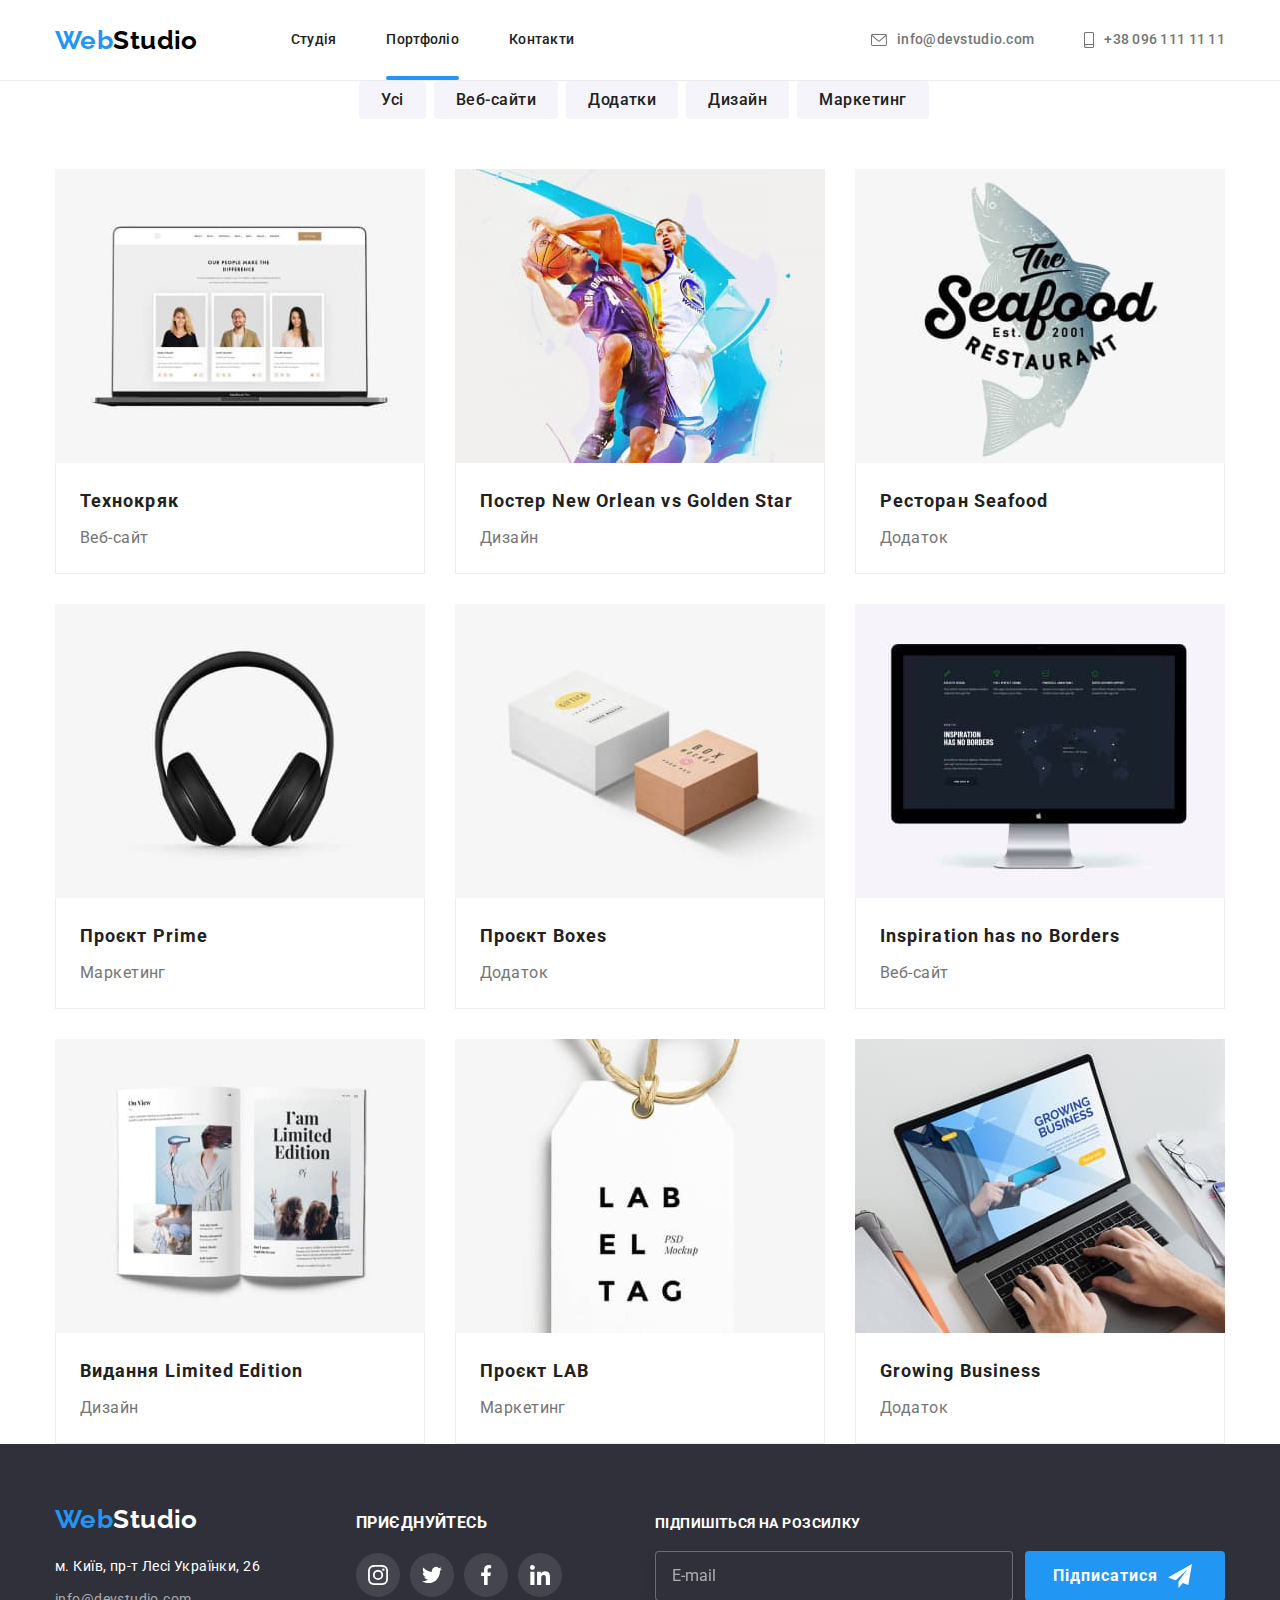
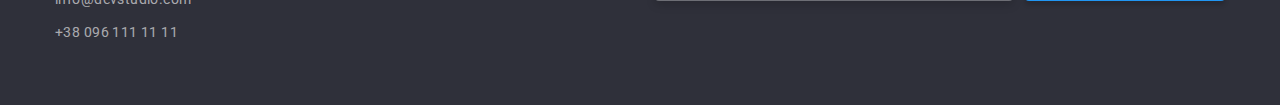
==== commit 02d121e2: "kl" ====
--- a/portfolio.html
+++ b/portfolio.html
@@ -49,130 +49,130 @@
                     <li class="menu__button"><button type="button" class="menu__button-titl">Дизайн</button></li>
                     <li class="menu__button"><button type="button" class="menu__button-titl">Маркетинг</button></li>
                 </ul>
-                <ul class="flex-container">
-                    <li class="flex-carta">
-                        <a class="carta-link" href="">
-                            <div class="overlay">
+                <ul class="menu-block">
+                    <li class="menu-block__carta">
+                        <a class="menu-block__link" href="">
+                            <div class="menu-block__overlay">
                                 <img src="./images/img7.jpg" alt="Екран веб-сайта" width="370" height="294">
-                                <p class="overlay-text">Ресурс пропонує комплексні пропозиції з різним рівнем функціоналу та сервісів.
-                                 Все це дозволить відвідувачу отримати вичерпні відомості про компанію чи приватну особу.
-                                </p>
-                            </div>
-                            <div class="carta">
-                                <h3 class="text-title">Технокряк</h3>
-                                <p class="paragraph">Веб-сайт</p>
-                            </div>
-                        </a>
-                    </li>
-                    <li class="flex-carta">
-                        <a class="carta-link" href="">
-                            <div class="overlay">
+                                <p class="menu-block__text">Ресурс пропонує комплексні пропозиції з різним рівнем функціоналу та сервісів.
+                                 Все це дозволить відвідувачу отримати вичерпні відомості про компанію чи приватну особу.
+                                </p>
+                            </div>
+                            <div class="menu-block__name">
+                                <h3 class="menu-block__title">Технокряк</h3>
+                                <p class="menu-block__paragraph">Веб-сайт</p>
+                            </div>
+                        </a>
+                    </li>
+                    <li class="menu-block__carta">
+                        <a class="menu-block__link" href="">
+                            <div class="menu-block__overlay">
                                 <img src="./images/img8.jpg" alt="Гра в баскетбол" width="370" height="294">
-                                <p class="overlay-text">Ресурс пропонує комплексні пропозиції з різним рівнем функціоналу та сервісів.
-                                 Все це дозволить відвідувачу отримати вичерпні відомості про компанію чи приватну особу.
-                                </p>
-                            </div>
-                            <div class="carta">
-                                <h3 class="text-title">Постер New Orlean vs Golden Star</h3>
-                                <p class="paragraph">Дизайн</p>
+                                <p class="menu-block__text">Ресурс пропонує комплексні пропозиції з різним рівнем функціоналу та сервісів.
+                                 Все це дозволить відвідувачу отримати вичерпні відомості про компанію чи приватну особу.
+                                </p>
+                            </div>
+                            <div class="menu-block__name">
+                                <h3 class="menu-block__title">Постер New Orlean vs Golden Star</h3>
+                                <p class="menu-block__paragraph">Дизайн</p>
                             </div>
                         </a>                        
                     </li>
-                    <li class="flex-carta">
-                        <a class="carta-link" href="">
-                            <div class="overlay">
+                    <li class="menu-block__carta">
+                        <a class="menu-block__link" href="">
+                            <div class="menu-block__overlay">
                                 <img src="./images/img9.jpg" alt="Заставка додатку" width="370" height="294">
-                                <p class="overlay-text">Ресурс пропонує комплексні пропозиції з різним рівнем функціоналу та сервісів.
-                                 Все це дозволить відвідувачу отримати вичерпні відомості про компанію чи приватну особу.
-                                </p>
-                            </div>
-                            <div class="carta">
-                                <h3 class="text-title">Ресторан Seafood</h3>
-                                <p class="paragraph">Додаток</p>
-                            </div>
-                        </a>
-                    </li>
-                    <li class="flex-carta">
-                        <a class="carta-link" href="">
-                            <div class="overlay">
+                                <p class="menu-block__text">Ресурс пропонує комплексні пропозиції з різним рівнем функціоналу та сервісів.
+                                 Все це дозволить відвідувачу отримати вичерпні відомості про компанію чи приватну особу.
+                                </p>
+                            </div>
+                            <div class="menu-block__name">
+                                <h3 class="menu-block__title">Ресторан Seafood</h3>
+                                <p class="menu-block__paragraph">Додаток</p>
+                            </div>
+                        </a>
+                    </li>
+                    <li class="menu-block__carta">
+                        <a class="menu-block__link" href="">
+                            <div class="menu-block__overlay">
                                 <img src="./images/img10.jpg" alt="Зображення наушників" width="370" height="294">
-                                <p class="overlay-text">Ресурс пропонує комплексні пропозиції з різним рівнем функціоналу та сервісів.
-                                 Все це дозволить відвідувачу отримати вичерпні відомості про компанію чи приватну особу.
-                                </p>
-                            </div>
-                            <div class="carta">
-                                <h3 class="text-title">Проєкт Prime</h3>
-                                <p class="paragraph">Маркетинг</p>
-                            </div>
-                        </a>
-                    </li>
-                    <li class="flex-carta">
-                        <a class="carta-link" href="">
-                            <div class="overlay">
+                                <p class="menu-block__text">Ресурс пропонує комплексні пропозиції з різним рівнем функціоналу та сервісів.
+                                 Все це дозволить відвідувачу отримати вичерпні відомості про компанію чи приватну особу.
+                                </p>
+                            </div>
+                            <div class="menu-block__name">
+                                <h3 class="menu-block__title">Проєкт Prime</h3>
+                                <p class="menu-block__paragraph">Маркетинг</p>
+                            </div>
+                        </a>
+                    </li>
+                    <li class="menu-block__carta">
+                        <a class="menu-block__link" href="">
+                            <div class="menu-block__overlay">
                                 <img src="./images/img11.jpg" alt="Зображення боксів" width="370" height="294">
-                                <p class="overlay-text">Ресурс пропонує комплексні пропозиції з різним рівнем функціоналу та сервісів.
-                                 Все це дозволить відвідувачу отримати вичерпні відомості про компанію чи приватну особу.
-                                </p>
-                            </div>
-                            <div class="carta">
-                                <h3 class="text-title">Проєкт Boxes</h3>
-                                <p class="paragraph">Додаток</p>
-                            </div>
-                        </a>
-                    </li>
-                    <li class="flex-carta">
-                        <a class="carta-link" href="">
-                            <div class="overlay">
+                                <p class="menu-block__text">Ресурс пропонує комплексні пропозиції з різним рівнем функціоналу та сервісів.
+                                 Все це дозволить відвідувачу отримати вичерпні відомості про компанію чи приватну особу.
+                                </p>
+                            </div>
+                            <div class="menu-block__name">
+                                <h3 class="menu-block__title">Проєкт Boxes</h3>
+                                <p class="menu-block__paragraph">Додаток</p>
+                            </div>
+                        </a>
+                    </li>
+                    <li class="menu-block__carta">
+                        <a class="menu-block__link" href="">
+                            <div class="menu-block__overlay">
                                 <img src="./images/img12.jpg" alt="Монітор з відкритим веб-сайтом" width="370" height="294">
-                                <p class="overlay-text">Ресурс пропонує комплексні пропозиції з різним рівнем функціоналу та сервісів.
-                                 Все це дозволить відвідувачу отримати вичерпні відомості про компанію чи приватну особу.
-                                </p>
-                            </div>
-                            <div class="carta">
-                                <h3 class="text-title">Inspiration has no Borders</h3>
-                                <p class="paragraph">Веб-сайт</p>
-                            </div>
-                        </a>
-                    </li>
-                    <li class="flex-carta">
-                        <a class="carta-link" href="">
-                            <div class="overlay">
+                                <p class="menu-block__text">Ресурс пропонує комплексні пропозиції з різним рівнем функціоналу та сервісів.
+                                 Все це дозволить відвідувачу отримати вичерпні відомості про компанію чи приватну особу.
+                                </p>
+                            </div>
+                            <div class="menu-block__name">
+                                <h3 class="menu-block__title">Inspiration has no Borders</h3>
+                                <p class="menu-block__paragraph">Веб-сайт</p>
+                            </div>
+                        </a>
+                    </li>
+                    <li class="menu-block__carta">
+                        <a class="menu-block__link" href="">
+                            <div class="menu-block__overlay">
                                 <img src="./images/img13.jpg" alt="Дизайн брошури" width="370" height="294">
-                                <p class="overlay-text">Ресурс пропонує комплексні пропозиції з різним рівнем функціоналу та сервісів.
-                                 Все це дозволить відвідувачу отримати вичерпні відомості про компанію чи приватну особу.
-                                </p>
-                            </div>
-                            <div class="carta">
-                                <h3 class="text-title">Видання Limited Edition</h3>
-                                <p class="paragraph">Дизайн</p>
-                            </div>
-                        </a>
-                    </li>
-                    <li class="flex-carta">
-                        <a class="carta-link" href="">
-                            <div class="overlay">
+                                <p class="menu-block__text">Ресурс пропонує комплексні пропозиції з різним рівнем функціоналу та сервісів.
+                                 Все це дозволить відвідувачу отримати вичерпні відомості про компанію чи приватну особу.
+                                </p>
+                            </div>
+                            <div class="menu-block__name">
+                                <h3 class="menu-block__title">Видання Limited Edition</h3>
+                                <p class="menu-block__paragraph">Дизайн</p>
+                            </div>
+                        </a>
+                    </li>
+                    <li class="menu-block__carta">
+                        <a class="menu-block__link" href="">
+                            <div class="menu-block__overlay">
                                 <img src="./images/img14.jpg" alt="Зображення лого" width="370" height="294">
-                                <p class="overlay-text">Ресурс пропонує комплексні пропозиції з різним рівнем функціоналу та сервісів.
-                                 Все це дозволить відвідувачу отримати вичерпні відомості про компанію чи приватну особу.
-                                </p>
-                            </div>
-                            <div class="carta">
-                                <h3 class="text-title">Проєкт LAB</h3>
-                                <p class="paragraph">Маркетинг</p>
-                            </div>
-                        </a>
-                    </li>
-                    <li class="flex-carta">
-                        <a class="carta-link" href="">
-                            <div class="overlay">
+                                <p class="menu-block__text">Ресурс пропонує комплексні пропозиції з різним рівнем функціоналу та сервісів.
+                                 Все це дозволить відвідувачу отримати вичерпні відомості про компанію чи приватну особу.
+                                </p>
+                            </div>
+                            <div class="menu-block__name">
+                                <h3 class="menu-block__title">Проєкт LAB</h3>
+                                <p class="menu-block__paragraph">Маркетинг</p>
+                            </div>
+                        </a>
+                    </li>
+                    <li class="menu-block__carta">
+                        <a class="menu-block__link" href="">
+                            <div class="menu-block__overlay">
                                 <img src="./images/img15.jpg" alt="Зображення додатку в ноутбукі" width="370" height="294">
-                                <p class="overlay-text">Ресурс пропонує комплексні пропозиції з різним рівнем функціоналу та сервісів.
-                                 Все це дозволить відвідувачу отримати вичерпні відомості про компанію чи приватну особу.
-                                </p>
-                            </div>
-                            <div class="carta">
-                                <h3 class="text-title">Growing Business</h3>
-                                <p class="paragraph">Додаток</p>
+                                <p class="menu-block__text">Ресурс пропонує комплексні пропозиції з різним рівнем функціоналу та сервісів.
+                                 Все це дозволить відвідувачу отримати вичерпні відомості про компанію чи приватну особу.
+                                </p>
+                            </div>
+                            <div class="menu-block__name">
+                                <h3 class="menu-block__title">Growing Business</h3>
+                                <p class="menu-block__paragraph">Додаток</p>
                             </div>
                         </a>
                     </li>
--- a/css/main.min.css
+++ b/css/main.min.css
@@ -1 +1 @@
-*{padding:0;margin:0}ul,li{list-style:none;text-decoration:none}button{border:none}a{text-decoration:none}body{background:#fff;font-family:Roboto,sans-serif;font-size:14px;letter-spacing:.03em}img{display:block;width:100%;height:auto}.header{border-bottom:1px solid #ececec}.header__container{width:1200px;padding-left:15px;padding-right:15px;margin:0 auto}.position{display:-webkit-box;display:-ms-flexbox;display:flex;-webkit-box-align:center;-ms-flex-align:center;align-items:center}.nav{display:-webkit-box;display:-ms-flexbox;display:flex;-webkit-box-align:center;-ms-flex-align:center;align-items:center}.nav__logo{margin-right:93px;color:#000;font-family:Raleway,sans-serif;font-weight:700;font-size:26px;line-height:1.19}.nav__web{color:#2196f3;font-family:Raleway,sans-serif;font-size:26px;line-height:1.19}.menu-nav{display:-webkit-box;display:-ms-flexbox;display:flex}.menu-nav__item:not(:first-child){margin-left:50px}.menu-nav__studio,.menu-nav__portfolio,.menu-nav__contact{position:relative;display:block;padding-top:32px;padding-bottom:32px;color:#212121;font-weight:500;line-height:1.14;letter-spacing:.02em;-webkit-transition-property:color;transition-property:color;-webkit-transition-duration:250ms;transition-duration:250ms;-webkit-transition-timing-function:cubic-bezier(0.4, 0, 0.2, 1);transition-timing-function:cubic-bezier(0.4, 0, 0.2, 1)}.menu-nav__studio:hover,.menu-nav__studio:focus,.menu-nav__portfolio:hover,.menu-nav__portfolio:focus,.menu-nav__contact:hover,.menu-nav__contact:focus{color:#2196f3}.menu-nav__studio.current{color:#2196f3}.menu-nav__studio.current::after,.menu-nav__portfolio.current::after,.menu-nav__contact.current::after{display:block;content:"";position:absolute;width:100%;height:4px;left:0;bottom:0;background-color:#2196f3;border-radius:2px}.menu-contact{display:-webkit-box;display:-ms-flexbox;display:flex;margin-left:auto}.menu-contact__item:not(:first-child){margin-left:50px}.menu-contact__tel,.menu-contact__com{display:-webkit-inline-box;display:-ms-inline-flexbox;display:inline-flex;-webkit-box-align:center;-ms-flex-align:center;align-items:center;padding-top:32px;padding-bottom:32px;color:#757575;font-weight:500;line-height:1.14;letter-spacing:.02em;text-decoration:none;-webkit-transition-property:color;transition-property:color;-webkit-transition-duration:250ms;transition-duration:250ms;-webkit-transition-timing-function:cubic-bezier(0.4, 0, 0.2, 1);transition-timing-function:cubic-bezier(0.4, 0, 0.2, 1)}.menu-contact__tel:hover,.menu-contact__com:hover,.menu-contact__tel:focus,.menu-contact__com:focus,.menu-contact__icon:hover,.menu-contact__icon:focus{color:#2196f3}.menu-contact__icon{margin-right:10px;fill:#757575;fill:currentColor}.hero{padding-top:200px;padding-bottom:200px;background-color:#2f303a;text-align:center}.hero__container{width:1200px;padding-left:15px;padding-right:15px;margin:0 auto}.hero__title{width:696px;margin-top:0;margin-bottom:30px;margin-left:auto;margin-right:auto;color:#fff;font-weight:900;font-size:44px;line-height:1.36;letter-spacing:.06em;text-transform:uppercase}.hero__button{border-radius:4px;text-align:center;padding:10px 32px;-webkit-box-shadow:0px 4px 4px rgba(0,0,0,.15);box-shadow:0px 4px 4px rgba(0,0,0,.15);color:#fff;background-color:#2196f3;font-weight:700;font-size:16px;line-height:1.88;letter-spacing:.06em;cursor:pointer;-webkit-transition-property:background-color;transition-property:background-color;-webkit-transition-duration:250ms;transition-duration:250ms;-webkit-transition-timing-function:cubic-bezier(0.4, 0, 0.2, 1);transition-timing-function:cubic-bezier(0.4, 0, 0.2, 1)}.hero__button:hover,.hero__button:focus{background-color:#188ce8}.overlya{height:600px;max-width:1600px;margin-left:auto;margin-right:auto;background-image:-webkit-gradient(linear, left top, right top, from(rgba(47, 48, 58, 0.4)), to(rgba(47, 48, 58, 0.4))),url("../images/img_fon.jpg");background-image:linear-gradient(to right, rgba(47, 48, 58, 0.4), rgba(47, 48, 58, 0.4)),url("../images/img_fon.jpg");background-repeat:no-repeat;background-position:center;background-size:cover}.section{padding-top:94px;padding-bottom:94px}.section__container{width:1200px;padding-left:15px;padding-right:15px;margin:0 auto}.section__visually-hidden{position:absolute;white-space:nowrap;width:1px;height:1px;overflow:hidden;border:0;padding:0;clip:rect(0 0 0 0);-webkit-clip-path:inset(50%);clip-path:inset(50%);margin:-1px}.benefits{display:-webkit-box;display:-ms-flexbox;display:flex}.benefits__method{width:270px}.benefits__method:not(:first-child){margin-left:30px}.benefits__icon{display:-webkit-box;display:-ms-flexbox;display:flex;-webkit-box-align:center;-ms-flex-align:center;align-items:center;height:120px;margin-bottom:30px;background-color:#f5f4fa}.benefits__title{color:#212121;font-weight:700;line-height:1.14;text-transform:uppercase}.benefits__text{margin-top:10px;line-height:1.71;letter-spacing:.03em;color:#757575}.work{padding-bottom:94px}.work__container{width:1200px;padding-left:15px;padding-right:15px;margin:0 auto}.work__title{margin-bottom:50px;text-align:center;color:#212121;font-weight:700;font-size:36px;line-height:1.17}.example{display:-webkit-box;display:-ms-flexbox;display:flex}.example__work:not(:first-child){margin-left:30px;position:relative}.example__work{position:relative}.example__container::before{display:inline-block;position:absolute;content:"";width:100%;height:70px;bottom:0;background-color:rgba(47,48,58,.8)}.example__title{position:absolute;bottom:27px;width:100%;color:var(--text-color);font-weight:700;line-height:1.15;text-align:center;margin:0;text-transform:uppercase}.team{padding-top:94px;padding-bottom:94px;background:#f5f4fa}.team__container{width:1200px;padding-left:15px;padding-right:15px;margin:0 auto}.team__title{margin-bottom:50px;text-align:center;color:#212121;font-weight:700;font-size:36px;line-height:1.17}.carta{display:-webkit-box;display:-ms-flexbox;display:flex}.carta__specialist:not(:first-child){margin-left:30px}.carta__specialist{background:#fff;-webkit-box-shadow:0px 1px 3px rgba(0,0,0,.12),0px 1px 1px rgba(0,0,0,.14),0px 2px 1px rgba(0,0,0,.2);box-shadow:0px 1px 3px rgba(0,0,0,.12),0px 1px 1px rgba(0,0,0,.14),0px 2px 1px rgba(0,0,0,.2);border-radius:0px 0px 4px 4px}.carta__blok{padding-top:30px;padding-bottom:30px}.carta__name{color:#212121;font-weight:500;font-size:16px;line-height:1.19;text-align:center}.carta__profession{margin-top:10px;color:#757575;font-size:16px;line-height:1.19;text-align:center}.icon{display:-webkit-box;display:-ms-flexbox;display:flex;-webkit-box-pack:center;-ms-flex-pack:center;justify-content:center;margin-top:16px}.icon__social:not(:first-child){margin-left:10px}.icon__link{display:-webkit-box;display:-ms-flexbox;display:flex;-webkit-box-align:center;-ms-flex-align:center;align-items:center;-webkit-box-pack:center;-ms-flex-pack:center;justify-content:center;width:44px;height:44px;border-radius:50%;color:#afb1b8;-webkit-transition-property:color;transition-property:color;-webkit-transition-duration:250ms;transition-duration:250ms;-webkit-transition-timing-function:cubic-bezier(0.4, 0, 0.2, 1);transition-timing-function:cubic-bezier(0.4, 0, 0.2, 1)}.icon__link:hover,.icon__link:focus{background-color:#2196f3;color:#fff}.icon__svg{fill:currentColor}.client{padding-top:94px;padding-bottom:94px}.client__container{width:1200px;padding-left:15px;padding-right:15px;margin:0 auto}.client__title{margin-bottom:50px;text-align:center;color:#212121;font-weight:700;font-size:36px;line-height:1.17}.logo{display:-webkit-box;display:-ms-flexbox;display:flex}.logo__border:not(:first-child){margin-left:30px}.logo__container{display:-webkit-box;display:-ms-flexbox;display:flex;-webkit-box-pack:center;-ms-flex-pack:center;justify-content:center;-webkit-box-align:center;-ms-flex-align:center;align-items:center;width:170px;height:92px;color:#afb1b8;border:1px solid #afb1b8;border-radius:4px;-webkit-transition-property:color,border;transition-property:color,border;-webkit-transition-duration:250ms;transition-duration:250ms;-webkit-transition-timing-function:cubic-bezier(0.4, 0, 0.2, 1);transition-timing-function:cubic-bezier(0.4, 0, 0.2, 1)}.logo__icon{fill:currentColor}.logo__container:hover,.logo__container:focus{color:#2196f3;border:1px solid #2196f3}.footer{padding-top:60px;padding-bottom:60px;background:#2f303a}.footer__container{width:1200px;padding-left:15px;padding-right:15px;margin:0 auto;display:-webkit-box;display:-ms-flexbox;display:flex;-webkit-box-align:baseline;-ms-flex-align:baseline;align-items:baseline}.blok-footer:not(:first-child){margin-left:70px}.blok-footer__logo{width:145px;color:#fff;font-family:Raleway,sans-serif;font-style:normal;font-weight:700;font-size:26px;line-height:1.19px}.blok-footer__web{color:#2196f3;font-family:Raleway,sans-serif;font-size:26px;line-height:1.19}.address{margin-top:20px;width:231px}.address__menu .address__item+.address__item{margin-top:9px}.address__maps{color:#fff;font-style:normal;line-height:1.71}.address__info,.address__telefon{color:rgba(255,255,255,.6);font-style:normal;line-height:1.71;-webkit-transition-property:color;transition-property:color;-webkit-transition-duration:250ms;transition-duration:250ms;-webkit-transition-timing-function:cubic-bezier(0.4, 0, 0.2, 1);transition-timing-function:cubic-bezier(0.4, 0, 0.2, 1)}.address__info:hover,.address__telefon:hover,.address__info:focus,.address__telefon:focus{color:#2196f3}.blok-footer__text{margin-bottom:20px;color:#fff;font-weight:700;line-height:1.15;text-transform:uppercase}.icon-footer{display:-webkit-box;display:-ms-flexbox;display:flex}.icon-footer .icon-footer__social+.icon-footer__social{margin-left:10px}.icon-footer__link{display:-webkit-box;display:-ms-flexbox;display:flex;-webkit-box-align:center;-ms-flex-align:center;align-items:center;-webkit-box-pack:center;-ms-flex-pack:center;justify-content:center;width:44px;height:44px;border-radius:50%;background-color:rgba(255,255,255,.1);color:#fff;-webkit-transition-property:background-color;transition-property:background-color;-webkit-transition-duration:250ms;transition-duration:250ms;-webkit-transition-timing-function:cubic-bezier(0.4, 0, 0.2, 1);transition-timing-function:cubic-bezier(0.4, 0, 0.2, 1)}.icon-footer__link:hover,.icon-footer__link:focus{background-color:#2196f3}.icon-footer__svg{fill:currentColor}.form{margin-left:93px;display:inline-block}.form__text{margin-bottom:20px;color:#fff;font-weight:700;line-height:1.15;text-transform:uppercase}.telegram{display:-webkit-box;display:-ms-flexbox;display:flex}.telegram__mail{width:358px;height:50px}.telegram__input{width:100%;height:100%;padding:15px 16px;border:1px solid rgba(255,255,255,.3);-webkit-filter:drop-shadow(0px 4px 4px rgba(0, 0, 0, 0.15));filter:drop-shadow(0px 4px 4px rgba(0, 0, 0, 0.15));border-radius:4px;background-color:#2f303a}.telegram__input::-webkit-input-placeholder{font-size:16px;line-height:1.25;color:rgba(255,255,255,.6)}.telegram__input::-moz-placeholder{font-size:16px;line-height:1.25;color:rgba(255,255,255,.6)}.telegram__input:-ms-input-placeholder{font-size:16px;line-height:1.25;color:rgba(255,255,255,.6)}.telegram__input::-ms-input-placeholder{font-size:16px;line-height:1.25;color:rgba(255,255,255,.6)}.telegram__input::placeholder{font-size:16px;line-height:1.25;color:rgba(255,255,255,.6)}.telegram__button{width:200px;-webkit-box-shadow:0px 4px 4px rgba(0,0,0,.15);box-shadow:0px 4px 4px rgba(0,0,0,.15);border-radius:4px;margin-left:12px;font-weight:700;font-size:16px;line-height:1.88;letter-spacing:.06em;display:-webkit-box;display:-ms-flexbox;display:flex;-webkit-box-align:center;-ms-flex-align:center;align-items:center;text-align:center;text-indent:28px;cursor:pointer;background:#2196f3;color:#fff;-webkit-transition-property:background-color;transition-property:background-color;-webkit-transition-duration:250ms;transition-duration:250ms;-webkit-transition-timing-function:cubic-bezier(0.4, 0, 0.2, 1);transition-timing-function:cubic-bezier(0.4, 0, 0.2, 1)}.telegram__button:hover,.telegram__button:focus{background-color:#188ce8}.telegram__icon{margin-left:10px}.backdrop{position:fixed;top:0;left:0;width:100%;height:100%;background-color:rgba(0,0,0,.2);-webkit-transition-duration:500ms;transition-duration:500ms;opacity:1}.backdrop.is-hidden{opacity:0;pointer-events:none}.backdrop.is-hidden .modal-form{-webkit-transform:translate(-50%, -50%) scale(0.5);transform:translate(-50%, -50%) scale(0.5)}.modal-form{position:absolute;top:50%;left:50%;-webkit-transition-duration:500ms;transition-duration:500ms;-webkit-transform:translate(-50%, -50%) scale(1);transform:translate(-50%, -50%) scale(1);width:528px;height:581px;padding:40px;background-color:#fff;-webkit-box-shadow:0px 1px 3px rgba(0,0,0,.12),0px 1px 1px rgba(0,0,0,.14),0px 2px 1px rgba(0,0,0,.2);box-shadow:0px 1px 3px rgba(0,0,0,.12),0px 1px 1px rgba(0,0,0,.14),0px 2px 1px rgba(0,0,0,.2);border-radius:4px}.modal-form__title{margin-bottom:12px;font-weight:700;font-size:20px;line-height:1.15;text-align:center;color:#212121}.close{position:absolute;top:8px;right:8px;border-radius:50%;display:-webkit-box;display:-ms-flexbox;display:flex;-webkit-box-align:center;-ms-flex-align:center;align-items:center;-webkit-box-pack:center;-ms-flex-pack:center;justify-content:center;width:30px;height:30px;border:1px solid rgba(0,0,0,.1);background-color:#fff;cursor:pointer;-webkit-transition:color;transition:color;-webkit-transition-duration:250ms;transition-duration:250ms;-webkit-transition-timing-function:cubic-bezier(0.4, 0, 0.2, 1);transition-timing-function:cubic-bezier(0.4, 0, 0.2, 1)}.close__svg{color:#000;-webkit-transition:color;transition:color;-webkit-transition-duration:250ms;transition-duration:250ms;-webkit-transition-timing-function:cubic-bezier(0.4, 0, 0.2, 1);transition-timing-function:cubic-bezier(0.4, 0, 0.2, 1)}.close__svg:hover,.close__svg:focus{fill:#2196f3}.modal-blok{position:relative;display:-webkit-box;display:-ms-flexbox;display:flex;-webkit-box-orient:vertical;-webkit-box-direction:normal;-ms-flex-direction:column;flex-direction:column;margin-bottom:10px}.modal-blok__label{font-size:12px;line-height:1.16;letter-spacing:.01em;color:#757575}.modal-blok__input{width:448px;height:40px;margin-top:4px;padding-left:42px;border:1px solid rgba(33,33,33,.2);border-radius:4px;-webkit-transition:border;transition:border}.modal-blok__icon{position:absolute;bottom:11px;left:12px;color:#212121;-webkit-transition:color;transition:color}.modal-blok__label:focus-within>.modal-blok__input,.modal-blok__label:focus-within>.modal-blok__icon{border-color:#188ce8;fill:#188ce8;outline:none}.textarea{display:-webkit-box;display:-ms-flexbox;display:flex;-webkit-box-orient:vertical;-webkit-box-direction:normal;-ms-flex-direction:column;flex-direction:column;margin-bottom:20px}.textarea__label{font-size:12px;line-height:1.16;letter-spacing:.01em;color:#757575}.textarea__text{width:448px;height:117px;margin-top:4px;padding:12px 16px;border:1px solid rgba(33,33,33,.2);border-radius:4px;resize:none}.textarea__label:focus-within>.textarea__text{border-color:#188ce8;fill:#188ce8;outline:none}.textarea__text::-webkit-input-placeholder{color:rgba(117,117,117,.5)}.textarea__text::-moz-placeholder{color:rgba(117,117,117,.5)}.textarea__text:-ms-input-placeholder{color:rgba(117,117,117,.5)}.textarea__text::-ms-input-placeholder{color:rgba(117,117,117,.5)}.textarea__text::placeholder{color:rgba(117,117,117,.5)}.topic{display:-webkit-box;display:-ms-flexbox;display:flex;-webkit-box-align:center;-ms-flex-align:center;align-items:center;-webkit-box-pack:center;-ms-flex-pack:center;justify-content:center}.topic__contract{display:-webkit-box;display:-ms-flexbox;display:flex;-webkit-box-align:center;-ms-flex-align:center;align-items:center;-webkit-box-pack:center;-ms-flex-pack:center;justify-content:center;margin-bottom:30px;line-height:1.71;color:#757575}.topic__input{position:absolute;white-space:nowrap;width:1px;height:1px;overflow:hidden;clip:rect(0 0 0 0);-webkit-clip-path:inset(50%);clip-path:inset(50%);margin:-1px}.topic__svg{margin-right:8px;border:2px solid #212121;border-radius:2px}.topic__input:checked+.topic__svg{background-color:#2196f3;border:rgba(0,0,0,0);background-size:contain;background-origin:border-box}.topic__conditions{margin-left:3px;line-height:1.71;-webkit-text-decoration:underline #2196f3;text-decoration:underline #2196f3;color:#2196f3}.modal-button{display:-webkit-box;display:-ms-flexbox;display:flex;-webkit-box-align:center;-ms-flex-align:center;align-items:center;-webkit-box-pack:center;-ms-flex-pack:center;justify-content:center}.modal-button__send{width:200px;height:50px;-webkit-box-shadow:0px 4px 4px rgba(0,0,0,.15);box-shadow:0px 4px 4px rgba(0,0,0,.15);border-radius:4px;cursor:pointer;background-color:#2196f3;color:#fff;font-weight:700;font-size:16px;line-height:1.88;letter-spacing:.06em;-webkit-box-align:center;-ms-flex-align:center;align-items:center;text-align:center;-webkit-transition:background-color;transition:background-color;-webkit-transition-duration:250ms;transition-duration:250ms;-webkit-transition-timing-function:cubic-bezier(0.4, 0, 0.2, 1);transition-timing-function:cubic-bezier(0.4, 0, 0.2, 1)}.modal-button__send:hover,.modal-button__send:focus{background-color:#188ce8}.portfolio__container{width:1200px;padding-left:15px;padding-right:15px;margin:0 auto}.portfolio__visually-hidden{position:absolute;white-space:nowrap;width:1px;height:1px;overflow:hidden;clip:rect(0 0 0 0);-webkit-clip-path:inset(50%);clip-path:inset(50%);margin:-1px}.menu{display:-webkit-box;display:-ms-flexbox;display:flex;-webkit-box-pack:center;-ms-flex-pack:center;justify-content:center;margin-bottom:50px;margin-left:8px}.menu__button-titl{display:inline-block;border-radius:4px;padding:6px 22px;color:#212121;background-color:#f5f4fa;font-weight:500;font-size:16px;line-height:1.62;text-align:center;letter-spacing:.03em;cursor:pointer;-webkit-transition-property:backgraund-color,color;transition-property:backgraund-color,color;-webkit-transition-duration:250ms;transition-duration:250ms;-webkit-transition-timing-function:cubic-bezier(0.4, 0, 0.2, 1);transition-timing-function:cubic-bezier(0.4, 0, 0.2, 1)}.menu__button-titl:hover,.menu__button-titl:focus{color:#fff;background-color:#2196f3;-webkit-box-shadow:0px 3px 1px rgba(0,0,0,.1),0px 1px 2px rgba(0,0,0,.08),0px 2px 2px rgba(0,0,0,.12);box-shadow:0px 3px 1px rgba(0,0,0,.1),0px 1px 2px rgba(0,0,0,.08),0px 2px 2px rgba(0,0,0,.12)}.menu .menu__button+.menu__button{margin-left:8px}/*# sourceMappingURL=main.min.css.map */+*{padding:0;margin:0}ul,li{list-style:none;text-decoration:none}button{border:none}a{text-decoration:none}body{background:#fff;font-family:Roboto,sans-serif;font-size:14px;letter-spacing:.03em}img{display:block;width:100%;height:auto}.header{border-bottom:1px solid #ececec}.header__container{width:1200px;padding-left:15px;padding-right:15px;margin:0 auto}.position{display:-webkit-box;display:-ms-flexbox;display:flex;-webkit-box-align:center;-ms-flex-align:center;align-items:center}.nav{display:-webkit-box;display:-ms-flexbox;display:flex;-webkit-box-align:center;-ms-flex-align:center;align-items:center}.nav__logo{margin-right:93px;color:#000;font-family:Raleway,sans-serif;font-weight:700;font-size:26px;line-height:1.19}.nav__web{color:#2196f3;font-family:Raleway,sans-serif;font-size:26px;line-height:1.19}.menu-nav{display:-webkit-box;display:-ms-flexbox;display:flex}.menu-nav__item:not(:first-child){margin-left:50px}.menu-nav__studio,.menu-nav__portfolio,.menu-nav__contact{position:relative;display:block;padding-top:32px;padding-bottom:32px;color:#212121;font-weight:500;line-height:1.14;letter-spacing:.02em;-webkit-transition-property:color;transition-property:color;-webkit-transition-duration:250ms;transition-duration:250ms;-webkit-transition-timing-function:cubic-bezier(0.4, 0, 0.2, 1);transition-timing-function:cubic-bezier(0.4, 0, 0.2, 1)}.menu-nav__studio:hover,.menu-nav__studio:focus,.menu-nav__portfolio:hover,.menu-nav__portfolio:focus,.menu-nav__contact:hover,.menu-nav__contact:focus{color:#2196f3}.menu-nav__studio.current{color:#2196f3}.menu-nav__studio.current::after,.menu-nav__portfolio.current::after,.menu-nav__contact.current::after{display:block;content:"";position:absolute;width:100%;height:4px;left:0;bottom:0;background-color:#2196f3;border-radius:2px}.menu-contact{display:-webkit-box;display:-ms-flexbox;display:flex;margin-left:auto}.menu-contact__item:not(:first-child){margin-left:50px}.menu-contact__tel,.menu-contact__com{display:-webkit-inline-box;display:-ms-inline-flexbox;display:inline-flex;-webkit-box-align:center;-ms-flex-align:center;align-items:center;padding-top:32px;padding-bottom:32px;color:#757575;font-weight:500;line-height:1.14;letter-spacing:.02em;text-decoration:none;-webkit-transition-property:color;transition-property:color;-webkit-transition-duration:250ms;transition-duration:250ms;-webkit-transition-timing-function:cubic-bezier(0.4, 0, 0.2, 1);transition-timing-function:cubic-bezier(0.4, 0, 0.2, 1)}.menu-contact__tel:hover,.menu-contact__com:hover,.menu-contact__tel:focus,.menu-contact__com:focus,.menu-contact__icon:hover,.menu-contact__icon:focus{color:#2196f3}.menu-contact__icon{margin-right:10px;fill:#757575;fill:currentColor}.hero{padding-top:200px;padding-bottom:200px;background-color:#2f303a;text-align:center}.hero__container{width:1200px;padding-left:15px;padding-right:15px;margin:0 auto}.hero__title{width:696px;margin-top:0;margin-bottom:30px;margin-left:auto;margin-right:auto;color:#fff;font-weight:900;font-size:44px;line-height:1.36;letter-spacing:.06em;text-transform:uppercase}.hero__button{border-radius:4px;text-align:center;padding:10px 32px;-webkit-box-shadow:0px 4px 4px rgba(0,0,0,.15);box-shadow:0px 4px 4px rgba(0,0,0,.15);color:#fff;background-color:#2196f3;font-weight:700;font-size:16px;line-height:1.88;letter-spacing:.06em;cursor:pointer;-webkit-transition-property:background-color;transition-property:background-color;-webkit-transition-duration:250ms;transition-duration:250ms;-webkit-transition-timing-function:cubic-bezier(0.4, 0, 0.2, 1);transition-timing-function:cubic-bezier(0.4, 0, 0.2, 1)}.hero__button:hover,.hero__button:focus{background-color:#188ce8}.overlya{height:600px;max-width:1600px;margin-left:auto;margin-right:auto;background-image:-webkit-gradient(linear, left top, right top, from(rgba(47, 48, 58, 0.4)), to(rgba(47, 48, 58, 0.4))),url("../images/img_fon.jpg");background-image:linear-gradient(to right, rgba(47, 48, 58, 0.4), rgba(47, 48, 58, 0.4)),url("../images/img_fon.jpg");background-repeat:no-repeat;background-position:center;background-size:cover}.section{padding-top:94px;padding-bottom:94px}.section__container{width:1200px;padding-left:15px;padding-right:15px;margin:0 auto}.section__visually-hidden{position:absolute;white-space:nowrap;width:1px;height:1px;overflow:hidden;border:0;padding:0;clip:rect(0 0 0 0);-webkit-clip-path:inset(50%);clip-path:inset(50%);margin:-1px}.benefits{display:-webkit-box;display:-ms-flexbox;display:flex}.benefits__method{width:270px}.benefits__method:not(:first-child){margin-left:30px}.benefits__icon{display:-webkit-box;display:-ms-flexbox;display:flex;-webkit-box-align:center;-ms-flex-align:center;align-items:center;height:120px;margin-bottom:30px;background-color:#f5f4fa}.benefits__title{color:#212121;font-weight:700;line-height:1.14;text-transform:uppercase}.benefits__text{margin-top:10px;line-height:1.71;letter-spacing:.03em;color:#757575}.work{padding-bottom:94px}.work__container{width:1200px;padding-left:15px;padding-right:15px;margin:0 auto}.work__title{margin-bottom:50px;text-align:center;color:#212121;font-weight:700;font-size:36px;line-height:1.17}.example{display:-webkit-box;display:-ms-flexbox;display:flex}.example__work:not(:first-child){margin-left:30px;position:relative}.example__work{position:relative}.example__container::before{display:inline-block;position:absolute;content:"";width:100%;height:70px;bottom:0;background-color:rgba(47,48,58,.8)}.example__title{position:absolute;bottom:27px;width:100%;color:var(--text-color);font-weight:700;line-height:1.15;text-align:center;margin:0;text-transform:uppercase}.team{padding-top:94px;padding-bottom:94px;background:#f5f4fa}.team__container{width:1200px;padding-left:15px;padding-right:15px;margin:0 auto}.team__title{margin-bottom:50px;text-align:center;color:#212121;font-weight:700;font-size:36px;line-height:1.17}.carta{display:-webkit-box;display:-ms-flexbox;display:flex}.carta__specialist:not(:first-child){margin-left:30px}.carta__specialist{background:#fff;-webkit-box-shadow:0px 1px 3px rgba(0,0,0,.12),0px 1px 1px rgba(0,0,0,.14),0px 2px 1px rgba(0,0,0,.2);box-shadow:0px 1px 3px rgba(0,0,0,.12),0px 1px 1px rgba(0,0,0,.14),0px 2px 1px rgba(0,0,0,.2);border-radius:0px 0px 4px 4px}.carta__blok{padding-top:30px;padding-bottom:30px}.carta__name{color:#212121;font-weight:500;font-size:16px;line-height:1.19;text-align:center}.carta__profession{margin-top:10px;color:#757575;font-size:16px;line-height:1.19;text-align:center}.icon{display:-webkit-box;display:-ms-flexbox;display:flex;-webkit-box-pack:center;-ms-flex-pack:center;justify-content:center;margin-top:16px}.icon__social:not(:first-child){margin-left:10px}.icon__link{display:-webkit-box;display:-ms-flexbox;display:flex;-webkit-box-align:center;-ms-flex-align:center;align-items:center;-webkit-box-pack:center;-ms-flex-pack:center;justify-content:center;width:44px;height:44px;border-radius:50%;color:#afb1b8;-webkit-transition-property:color;transition-property:color;-webkit-transition-duration:250ms;transition-duration:250ms;-webkit-transition-timing-function:cubic-bezier(0.4, 0, 0.2, 1);transition-timing-function:cubic-bezier(0.4, 0, 0.2, 1)}.icon__link:hover,.icon__link:focus{background-color:#2196f3;color:#fff}.icon__svg{fill:currentColor}.client{padding-top:94px;padding-bottom:94px}.client__container{width:1200px;padding-left:15px;padding-right:15px;margin:0 auto}.client__title{margin-bottom:50px;text-align:center;color:#212121;font-weight:700;font-size:36px;line-height:1.17}.logo{display:-webkit-box;display:-ms-flexbox;display:flex}.logo__border:not(:first-child){margin-left:30px}.logo__container{display:-webkit-box;display:-ms-flexbox;display:flex;-webkit-box-pack:center;-ms-flex-pack:center;justify-content:center;-webkit-box-align:center;-ms-flex-align:center;align-items:center;width:170px;height:92px;color:#afb1b8;border:1px solid #afb1b8;border-radius:4px;-webkit-transition-property:color,border;transition-property:color,border;-webkit-transition-duration:250ms;transition-duration:250ms;-webkit-transition-timing-function:cubic-bezier(0.4, 0, 0.2, 1);transition-timing-function:cubic-bezier(0.4, 0, 0.2, 1)}.logo__icon{fill:currentColor}.logo__container:hover,.logo__container:focus{color:#2196f3;border:1px solid #2196f3}.footer{padding-top:60px;padding-bottom:60px;background:#2f303a}.footer__container{width:1200px;padding-left:15px;padding-right:15px;margin:0 auto;display:-webkit-box;display:-ms-flexbox;display:flex;-webkit-box-align:baseline;-ms-flex-align:baseline;align-items:baseline}.blok-footer:not(:first-child){margin-left:70px}.blok-footer__logo{width:145px;color:#fff;font-family:Raleway,sans-serif;font-style:normal;font-weight:700;font-size:26px;line-height:1.19px}.blok-footer__web{color:#2196f3;font-family:Raleway,sans-serif;font-size:26px;line-height:1.19}.address{margin-top:20px;width:231px}.address__menu .address__item+.address__item{margin-top:9px}.address__maps{color:#fff;font-style:normal;line-height:1.71}.address__info,.address__telefon{color:rgba(255,255,255,.6);font-style:normal;line-height:1.71;-webkit-transition-property:color;transition-property:color;-webkit-transition-duration:250ms;transition-duration:250ms;-webkit-transition-timing-function:cubic-bezier(0.4, 0, 0.2, 1);transition-timing-function:cubic-bezier(0.4, 0, 0.2, 1)}.address__info:hover,.address__telefon:hover,.address__info:focus,.address__telefon:focus{color:#2196f3}.blok-footer__text{margin-bottom:20px;color:#fff;font-weight:700;line-height:1.15;text-transform:uppercase}.icon-footer{display:-webkit-box;display:-ms-flexbox;display:flex}.icon-footer .icon-footer__social+.icon-footer__social{margin-left:10px}.icon-footer__link{display:-webkit-box;display:-ms-flexbox;display:flex;-webkit-box-align:center;-ms-flex-align:center;align-items:center;-webkit-box-pack:center;-ms-flex-pack:center;justify-content:center;width:44px;height:44px;border-radius:50%;background-color:rgba(255,255,255,.1);color:#fff;-webkit-transition-property:background-color;transition-property:background-color;-webkit-transition-duration:250ms;transition-duration:250ms;-webkit-transition-timing-function:cubic-bezier(0.4, 0, 0.2, 1);transition-timing-function:cubic-bezier(0.4, 0, 0.2, 1)}.icon-footer__link:hover,.icon-footer__link:focus{background-color:#2196f3}.icon-footer__svg{fill:currentColor}.form{margin-left:93px;display:inline-block}.form__text{margin-bottom:20px;color:#fff;font-weight:700;line-height:1.15;text-transform:uppercase}.telegram{display:-webkit-box;display:-ms-flexbox;display:flex}.telegram__mail{width:358px;height:50px}.telegram__input{width:100%;height:100%;padding:15px 16px;border:1px solid rgba(255,255,255,.3);-webkit-filter:drop-shadow(0px 4px 4px rgba(0, 0, 0, 0.15));filter:drop-shadow(0px 4px 4px rgba(0, 0, 0, 0.15));border-radius:4px;background-color:#2f303a}.telegram__input::-webkit-input-placeholder{font-size:16px;line-height:1.25;color:rgba(255,255,255,.6)}.telegram__input::-moz-placeholder{font-size:16px;line-height:1.25;color:rgba(255,255,255,.6)}.telegram__input:-ms-input-placeholder{font-size:16px;line-height:1.25;color:rgba(255,255,255,.6)}.telegram__input::-ms-input-placeholder{font-size:16px;line-height:1.25;color:rgba(255,255,255,.6)}.telegram__input::placeholder{font-size:16px;line-height:1.25;color:rgba(255,255,255,.6)}.telegram__button{width:200px;-webkit-box-shadow:0px 4px 4px rgba(0,0,0,.15);box-shadow:0px 4px 4px rgba(0,0,0,.15);border-radius:4px;margin-left:12px;font-weight:700;font-size:16px;line-height:1.88;letter-spacing:.06em;display:-webkit-box;display:-ms-flexbox;display:flex;-webkit-box-align:center;-ms-flex-align:center;align-items:center;text-align:center;text-indent:28px;cursor:pointer;background:#2196f3;color:#fff;-webkit-transition-property:background-color;transition-property:background-color;-webkit-transition-duration:250ms;transition-duration:250ms;-webkit-transition-timing-function:cubic-bezier(0.4, 0, 0.2, 1);transition-timing-function:cubic-bezier(0.4, 0, 0.2, 1)}.telegram__button:hover,.telegram__button:focus{background-color:#188ce8}.telegram__icon{margin-left:10px}.backdrop{position:fixed;top:0;left:0;width:100%;height:100%;background-color:rgba(0,0,0,.2);-webkit-transition-duration:500ms;transition-duration:500ms;opacity:1}.backdrop.is-hidden{opacity:0;pointer-events:none}.backdrop.is-hidden .modal-form{-webkit-transform:translate(-50%, -50%) scale(0.5);transform:translate(-50%, -50%) scale(0.5)}.modal-form{position:absolute;top:50%;left:50%;-webkit-transition-duration:500ms;transition-duration:500ms;-webkit-transform:translate(-50%, -50%) scale(1);transform:translate(-50%, -50%) scale(1);width:528px;height:581px;padding:40px;background-color:#fff;-webkit-box-shadow:0px 1px 3px rgba(0,0,0,.12),0px 1px 1px rgba(0,0,0,.14),0px 2px 1px rgba(0,0,0,.2);box-shadow:0px 1px 3px rgba(0,0,0,.12),0px 1px 1px rgba(0,0,0,.14),0px 2px 1px rgba(0,0,0,.2);border-radius:4px}.modal-form__title{margin-bottom:12px;font-weight:700;font-size:20px;line-height:1.15;text-align:center;color:#212121}.close{position:absolute;top:8px;right:8px;border-radius:50%;display:-webkit-box;display:-ms-flexbox;display:flex;-webkit-box-align:center;-ms-flex-align:center;align-items:center;-webkit-box-pack:center;-ms-flex-pack:center;justify-content:center;width:30px;height:30px;border:1px solid rgba(0,0,0,.1);background-color:#fff;cursor:pointer;-webkit-transition:color;transition:color;-webkit-transition-duration:250ms;transition-duration:250ms;-webkit-transition-timing-function:cubic-bezier(0.4, 0, 0.2, 1);transition-timing-function:cubic-bezier(0.4, 0, 0.2, 1)}.close__svg{color:#000;-webkit-transition:color;transition:color;-webkit-transition-duration:250ms;transition-duration:250ms;-webkit-transition-timing-function:cubic-bezier(0.4, 0, 0.2, 1);transition-timing-function:cubic-bezier(0.4, 0, 0.2, 1)}.close__svg:hover,.close__svg:focus{fill:#2196f3}.modal-blok{position:relative;display:-webkit-box;display:-ms-flexbox;display:flex;-webkit-box-orient:vertical;-webkit-box-direction:normal;-ms-flex-direction:column;flex-direction:column;margin-bottom:10px}.modal-blok__label{font-size:12px;line-height:1.16;letter-spacing:.01em;color:#757575}.modal-blok__input{width:448px;height:40px;margin-top:4px;padding-left:42px;border:1px solid rgba(33,33,33,.2);border-radius:4px;-webkit-transition:border;transition:border}.modal-blok__icon{position:absolute;bottom:11px;left:12px;color:#212121;-webkit-transition:color;transition:color}.modal-blok__label:focus-within>.modal-blok__input,.modal-blok__label:focus-within>.modal-blok__icon{border-color:#188ce8;fill:#188ce8;outline:none}.textarea{display:-webkit-box;display:-ms-flexbox;display:flex;-webkit-box-orient:vertical;-webkit-box-direction:normal;-ms-flex-direction:column;flex-direction:column;margin-bottom:20px}.textarea__label{font-size:12px;line-height:1.16;letter-spacing:.01em;color:#757575}.textarea__text{width:448px;height:117px;margin-top:4px;padding:12px 16px;border:1px solid rgba(33,33,33,.2);border-radius:4px;resize:none}.textarea__label:focus-within>.textarea__text{border-color:#188ce8;fill:#188ce8;outline:none}.textarea__text::-webkit-input-placeholder{color:rgba(117,117,117,.5)}.textarea__text::-moz-placeholder{color:rgba(117,117,117,.5)}.textarea__text:-ms-input-placeholder{color:rgba(117,117,117,.5)}.textarea__text::-ms-input-placeholder{color:rgba(117,117,117,.5)}.textarea__text::placeholder{color:rgba(117,117,117,.5)}.topic{display:-webkit-box;display:-ms-flexbox;display:flex;-webkit-box-align:center;-ms-flex-align:center;align-items:center;-webkit-box-pack:center;-ms-flex-pack:center;justify-content:center}.topic__contract{display:-webkit-box;display:-ms-flexbox;display:flex;-webkit-box-align:center;-ms-flex-align:center;align-items:center;-webkit-box-pack:center;-ms-flex-pack:center;justify-content:center;margin-bottom:30px;line-height:1.71;color:#757575}.topic__input{position:absolute;white-space:nowrap;width:1px;height:1px;overflow:hidden;clip:rect(0 0 0 0);-webkit-clip-path:inset(50%);clip-path:inset(50%);margin:-1px}.topic__svg{margin-right:8px;border:2px solid #212121;border-radius:2px}.topic__input:checked+.topic__svg{background-color:#2196f3;border:rgba(0,0,0,0);background-size:contain;background-origin:border-box}.topic__conditions{margin-left:3px;line-height:1.71;-webkit-text-decoration:underline #2196f3;text-decoration:underline #2196f3;color:#2196f3}.modal-button{display:-webkit-box;display:-ms-flexbox;display:flex;-webkit-box-align:center;-ms-flex-align:center;align-items:center;-webkit-box-pack:center;-ms-flex-pack:center;justify-content:center}.modal-button__send{width:200px;height:50px;-webkit-box-shadow:0px 4px 4px rgba(0,0,0,.15);box-shadow:0px 4px 4px rgba(0,0,0,.15);border-radius:4px;cursor:pointer;background-color:#2196f3;color:#fff;font-weight:700;font-size:16px;line-height:1.88;letter-spacing:.06em;-webkit-box-align:center;-ms-flex-align:center;align-items:center;text-align:center;-webkit-transition:background-color;transition:background-color;-webkit-transition-duration:250ms;transition-duration:250ms;-webkit-transition-timing-function:cubic-bezier(0.4, 0, 0.2, 1);transition-timing-function:cubic-bezier(0.4, 0, 0.2, 1)}.modal-button__send:hover,.modal-button__send:focus{background-color:#188ce8}.portfolio__container{width:1200px;padding-left:15px;padding-right:15px;margin:0 auto}.portfolio__visually-hidden{position:absolute;white-space:nowrap;width:1px;height:1px;overflow:hidden;clip:rect(0 0 0 0);-webkit-clip-path:inset(50%);clip-path:inset(50%);margin:-1px}.menu{display:-webkit-box;display:-ms-flexbox;display:flex;-webkit-box-pack:center;-ms-flex-pack:center;justify-content:center;margin-bottom:50px;margin-left:8px}.menu__button-titl{display:inline-block;border-radius:4px;padding:6px 22px;color:#212121;background-color:#f5f4fa;font-weight:500;font-size:16px;line-height:1.62;text-align:center;letter-spacing:.03em;cursor:pointer;-webkit-transition-property:backgraund-color,color;transition-property:backgraund-color,color;-webkit-transition-duration:250ms;transition-duration:250ms;-webkit-transition-timing-function:cubic-bezier(0.4, 0, 0.2, 1);transition-timing-function:cubic-bezier(0.4, 0, 0.2, 1)}.menu__button-titl:hover,.menu__button-titl:focus{color:#fff;background-color:#2196f3;-webkit-box-shadow:0px 3px 1px rgba(0,0,0,.1),0px 1px 2px rgba(0,0,0,.08),0px 2px 2px rgba(0,0,0,.12);box-shadow:0px 3px 1px rgba(0,0,0,.1),0px 1px 2px rgba(0,0,0,.08),0px 2px 2px rgba(0,0,0,.12)}.menu .menu__button+.menu__button{margin-left:8px}.menu-block{display:-webkit-box;display:-ms-flexbox;display:flex;-ms-flex-wrap:wrap;flex-wrap:wrap}.menu-block__carta{width:370px}.menu-block__carta:not(:nth-child(3n)){margin-right:30px}.menu-block__carta:not(:nth-last-child(-n+3)){margin-bottom:30px}.menu-block__link{display:block;-webkit-transition-duration:250ms;transition-duration:250ms;-webkit-transition-timing-function:cubic-bezier(0.4, 0, 0.2, 1);transition-timing-function:cubic-bezier(0.4, 0, 0.2, 1)}.menu-block__link:hover,.menu-block__link:focus{-webkit-box-shadow:0px 1px 1px rgba(0,0,0,.12),0px 4px 4px rgba(0,0,0,.06),1px 4px 6px rgba(0,0,0,.16);box-shadow:0px 1px 1px rgba(0,0,0,.12),0px 4px 4px rgba(0,0,0,.06),1px 4px 6px rgba(0,0,0,.16)}.menu-block__overlay{position:relative;overflow:hidden}.menu-block__text{position:absolute;left:0;top:100%;width:100%;height:100%;padding:63px 24px;background-color:rgba(33,150,243,.9);font-size:18px;line-height:1.56;letter-spacing:.03em;color:#fff;-webkit-transform:translateY(0);transform:translateY(0);-webkit-transition-property:-webkit-transform;transition-property:-webkit-transform;transition-property:transform;transition-property:transform, -webkit-transform;-webkit-transition-duration:250ms;transition-duration:250ms;-webkit-transition-timing-function:cubic-bezier(0.4, 0, 0.2, 1);transition-timing-function:cubic-bezier(0.4, 0, 0.2, 1)}.menu-block__link:hover .menu-block__text{-webkit-transform:translateY(-100%);transform:translateY(-100%)}.menu-block__name{padding:20px 24px;border-bottom:1px solid #eee;border-left:1px solid #eee;border-right:1px solid #eee}.menu-block__title{color:#212121;font-weight:700;font-size:18px;line-height:2;letter-spacing:.06em}.menu-block__paragraph{margin-top:4px;color:#757575;font-size:16px;line-height:1.88}/*# sourceMappingURL=main.min.css.map */